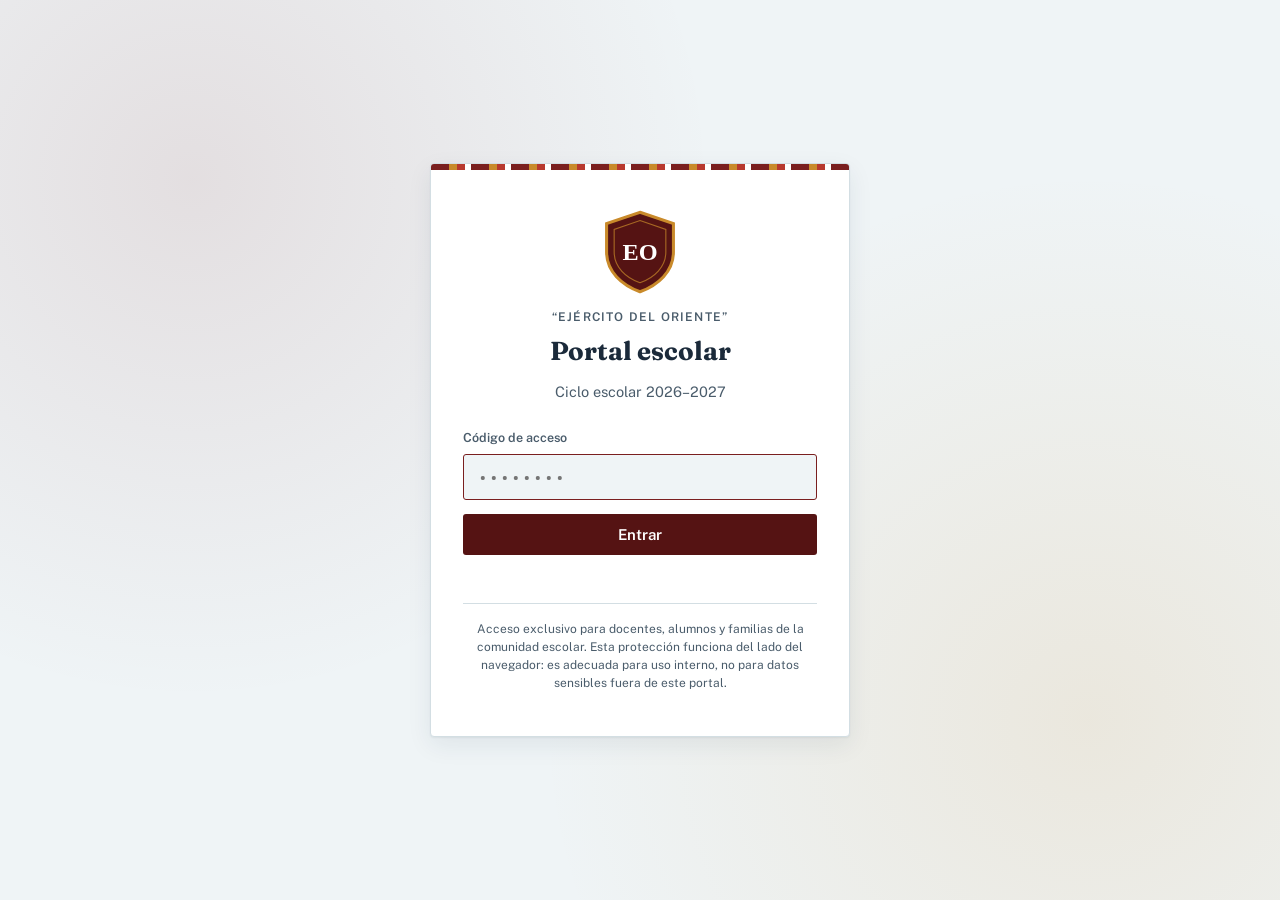
==== index.html @ d35197e5 "Portal de inicio con el diseño de Amado Nervo y datos por llenar Co-Authored-By: Claude Opus 5.5 <no" ====
<!DOCTYPE html>
<html lang="es">
<head>
<meta charset="UTF-8" />
<meta name="viewport" content="width=device-width, initial-scale=1.0" />
<title>Portal Ejército del Oriente</title>
<link rel="icon" href="data:," />
<link rel="preconnect" href="https://fonts.googleapis.com">
<link rel="preconnect" href="https://fonts.gstatic.com" crossorigin>
<link href="https://fonts.googleapis.com/css2?family=Fraunces:opsz,wght@9..144,400;9..144,500;9..144,600;9..144,700;9..144,800&family=Public+Sans:wght@400;500;600;700&family=IBM+Plex+Mono:wght@400;500;600&display=swap" rel="stylesheet">

<script>
/* =====================================================================
   CONFIGURACIÓN DE LA ESCUELA
   ---------------------------------------------------------------------
   Todo lo que se ve en el portal sale de aquí. Para actualizar la
   página solo hay que cambiar estos datos. Lo que se deje vacío ("")
   aparece como "Pendiente" en la sección "Avance de configuración".
   ===================================================================== */
window.ESCUELA = {
  nombre:        "Ejército del Oriente",   // Nombre de la escuela tal como debe aparecer
  tipo:          "",                       // Ej. "Telesecundaria", "Primaria", "Secundaria Técnica"
  cct:           "",                       // Clave de Centro de Trabajo, ej. 21ETV0000X
  turno:         "",                       // Ej. "Matutino"
  sostenimiento: "",                       // Ej. "Público (Estatal)"
  zona:          "",                       // Ej. "Rural" o "Urbana"
  localidad:     "",                       // Ej. "Xoyatla"
  municipio:     "",                       // Ej. "Tepeojuma"
  estado:        "",                       // Ej. "Puebla"
  ciclo:         "2026–2027",

  // Códigos de acceso (se escriben en mayúsculas; cámbienlos antes de compartir la página)
  codigoPortal:  "ORIENTE2026",

  // Escudo o logo: dejar "" para usar el escudo provisional, o poner el nombre del archivo
  // de imagen subido al repositorio, ej. "escudo.png"
  escudo:        "",

  // Calendario del ciclo (confirmar con el calendario oficial de su nivel y estado)
  calendario: [
    { dato: "31 ago 2026", texto: "Inicio de clases" },
    { dato: "09 jul 2027", texto: "Fin del ciclo" },
    { dato: "185",         texto: "Días efectivos de clase" },
    { dato: "SEP",         texto: "Calendario oficial" }
  ],

  // Mostrar la sección "Avance de configuración" (poner false cuando todo esté listo)
  mostrarAvance: true
};

/* Herramientas del portal.
   estado: "lista" (se puede abrir) o "pendiente" (se ve como "En preparación").
   Cuando una herramienta quede lista, se cambia su estado y se pone su archivo en "enlace". */
window.HERRAMIENTAS = [
  { etiqueta: "Examen diagnóstico", color: "azul",  titulo: "Diagnóstico académico",
    texto: "Reactivos por grado en los campos formativos NEM. Aplicación en línea y panel de resultados por grupo.",
    estado: "pendiente", enlace: "" },
  { etiqueta: "Estilos de aprendizaje", color: "verde", titulo: "Diagnóstico VAK",
    texto: "Situaciones para identificar si cada alumno aprende mejor de forma visual, auditiva o kinestésica.",
    estado: "pendiente", enlace: "" },
  { etiqueta: "Diagnóstico integral", color: "ocre", titulo: "Socioemocional, familiar y de contexto",
    texto: "Formulario integral para alumnos: socioemocional, contexto familiar, estilos de aprendizaje y académico.",
    estado: "pendiente", enlace: "" },
  { etiqueta: "Normativa", color: "azul", titulo: "Reglamento de Convivencia",
    texto: "Documento de convivencia escolar: derechos, obligaciones y protocolo ante faltas, para alumnos y familias.",
    estado: "pendiente", enlace: "" },
  { etiqueta: "EIA", color: "verde", titulo: "Ejercicios Integradores del Aprendizaje",
    texto: "Diagnóstico oficial SEP de inicio de ciclo, en pantalla: alumnos responden y el docente valora con la rúbrica.",
    estado: "pendiente", enlace: "" },
  { etiqueta: "Planeación", color: "azul", titulo: "Programa Analítico por Campos Formativos",
    texto: "Diagnóstico escolar y Programa Analítico de todos los grados del ciclo.",
    estado: "pendiente", enlace: "" },
  { etiqueta: "Planeación", color: "verde", titulo: "Programa Escolar de Mejora Continua (PEMC)",
    texto: "Los ámbitos del PEMC con las gráficas de resultados de los diagnósticos y su análisis.",
    estado: "pendiente", enlace: "" },
  { etiqueta: "Planeación", color: "ocre", titulo: "Proyecto de Integración Comunitaria (PIC)",
    texto: "Proyecto de Integración Comunitaria por grado. Documento de consulta para el colectivo.",
    estado: "pendiente", enlace: "" },
  { etiqueta: "Administración", color: "ocre", titulo: "Control Escolar",
    texto: "Inscripciones, asistencia, calificaciones, avisos, calendario, CTE y documentos de dirección.",
    estado: "pendiente", enlace: "" }
];
</script>

<style>
  :root{
    --ground: #eff4f6;
    --surface: #ffffff;
    --ink: #1b2a3a;
    --ink-soft: #4a5c6b;
    --maroon: #7a1f1f;
    --maroon-deep: #551313;
    --ochre: #c98a2a;
    --terracotta: #b8392f;
    --green: #3f7a2c;
    --line: #d3dee3;
    --btn-bg: #551313;
    --btn-ink: #ffffff;
    --cta: #551313;
    --band-a: #551313;
    --band-b: #3d0d0a;
    --shadow: 0 1px 2px rgba(23,50,74,0.06), 0 8px 24px rgba(23,50,74,0.08);
  }
  @media (prefers-color-scheme: dark){
    :root:not([data-theme="light"]){
      --ground: #101b26;
      --surface: #17232f;
      --ink: #e9eff3;
      --ink-soft: #a9bac6;
      --maroon: #e0938a;
      --maroon-deep: #f5cec7;
      --ochre: #e0ac52;
      --terracotta: #d67e64;
      --green: #8fbf78;
      --line: #2b3c4a;
      --btn-bg: #e0938a;
      --btn-ink: #2a0b0b;
      --cta: #e0938a;
      --band-a: #200c0c;
      --band-b: #1a0908;
      --shadow: 0 1px 2px rgba(0,0,0,0.3), 0 8px 28px rgba(0,0,0,0.35);
    }
  }
  :root[data-theme="dark"]{
    --ground: #101b26;
    --surface: #17232f;
    --ink: #e9eff3;
    --ink-soft: #a9bac6;
    --maroon: #e0938a;
    --maroon-deep: #f5cec7;
    --ochre: #e0ac52;
    --terracotta: #d67e64;
    --green: #8fbf78;
    --line: #2b3c4a;
    --btn-bg: #e0938a;
    --btn-ink: #2a0b0b;
    --cta: #e0938a;
    --band-a: #200c0c;
    --band-b: #1a0908;
    --shadow: 0 1px 2px rgba(0,0,0,0.3), 0 8px 28px rgba(0,0,0,0.35);
  }

  html{ font-size: 17px; }
  html, body{ margin: 0; padding: 0; }
  *{ box-sizing: border-box; }
  body{
    background: var(--ground);
    color: var(--ink);
    font-family: 'Public Sans', system-ui, -apple-system, 'Segoe UI', sans-serif;
    line-height: 1.5;
    min-height: 100vh;
  }
  h1, h2, h3{
    font-family: 'Fraunces', Georgia, 'Times New Roman', serif;
    text-wrap: balance;
    margin: 0;
    color: var(--ink);
  }
  .mono{ font-family: 'IBM Plex Mono', ui-monospace, Menlo, monospace; }
  a{ color: inherit; }

  .tile-rule{
    height: 6px;
    background: repeating-linear-gradient(
      90deg,
      var(--maroon) 0 18px,
      var(--ochre) 18px 26px,
      var(--terracotta) 26px 34px,
      var(--surface) 34px 40px
    );
  }

  /* ---------- Pantalla de código ---------- */
  #gate{
    min-height: 100vh;
    display: flex;
    align-items: center;
    justify-content: center;
    padding: 24px 16px;
    position: relative;
    overflow: hidden;
  }
  #gate::before{
    content: "";
    position: absolute;
    inset: 0;
    background-image:
      radial-gradient(circle at 15% 20%, color-mix(in srgb, var(--maroon) 10%, transparent) 0, transparent 40%),
      radial-gradient(circle at 85% 80%, color-mix(in srgb, var(--ochre) 12%, transparent) 0, transparent 42%);
    pointer-events: none;
  }
  .gate-card{
    position: relative;
    width: 100%;
    max-width: 420px;
    background: var(--surface);
    border-radius: 4px;
    box-shadow: var(--shadow);
    overflow: hidden;
    border: 1px solid var(--line);
  }
  .gate-body{ padding: 40px 32px 32px; text-align: center; }
  .crest{ width: 84px; height: 84px; margin: 0 auto 14px; display: block; object-fit: contain; }
  .gate-eyebrow{
    font-size: 12px;
    letter-spacing: 0.10em;
    text-transform: uppercase;
    color: var(--ink-soft);
    font-weight: 600;
  }
  .gate-title{ font-size: 26px; margin-top: 6px; }
  .gate-sub{ color: var(--ink-soft); font-size: 14.5px; margin-top: 10px; }

  .gate-form{ margin-top: 26px; text-align: left; }
  .gate-label{
    display: block;
    font-size: 12.5px;
    font-weight: 600;
    color: var(--ink-soft);
    margin-bottom: 7px;
  }
  #codigo{
    width: 100%;
    font-family: 'IBM Plex Mono', monospace;
    font-size: 16px;
    letter-spacing: 0.06em;
    padding: 12px 14px;
    border-radius: 3px;
    border: 1.5px solid var(--line);
    background: var(--ground);
    color: var(--ink);
    outline: none;
    transition: border-color .15s ease;
  }
  #codigo:focus{ border-color: var(--maroon); }
  #codigo.error{ border-color: var(--terracotta); }

  .gate-btn{
    width: 100%;
    margin-top: 14px;
    padding: 12px 14px;
    border: none;
    border-radius: 3px;
    background: var(--btn-bg);
    color: var(--btn-ink);
    font-family: 'Public Sans', sans-serif;
    font-weight: 600;
    font-size: 15px;
    cursor: pointer;
    transition: transform .1s ease;
  }
  .gate-btn:hover{ transform: translateY(-1px); }
  .gate-btn:active{ transform: translateY(0); }

  .gate-error{ color: var(--terracotta); font-size: 13px; margin-top: 10px; min-height: 16px; }
  .gate-note{
    font-size: 12px;
    color: var(--ink-soft);
    margin-top: 22px;
    padding-top: 16px;
    border-top: 1px solid var(--line);
    line-height: 1.5;
  }

  /* ---------- Portal ---------- */
  #portal{ display: none; }
  header.band{
    background: linear-gradient(135deg, var(--band-a) 0%, var(--band-b) 100%);
    color: #f2f6f8;
    padding: 48px 16px 40px;
    border-bottom: 3px solid var(--ochre);
    box-shadow: 0 4px 12px rgba(23,50,74,0.12);
  }
  .band-inner{ max-width: 1000px; margin: 0 auto; padding: 0 8px; }
  .band-top{ display: flex; align-items: center; gap: 20px; }
  .band-crest{ width: 60px; height: 60px; flex: none; object-fit: contain; }
  .band-eyebrow{
    font-size: 11px; letter-spacing: 0.14em; text-transform: uppercase;
    color: #e0ac52;
    font-weight: 700;
  }
  .band h1{ color: #fff; font-size: clamp(28px, 5vw, 42px); margin-top: 6px; font-weight: 700; }
  .band-meta{
    display: grid;
    grid-template-columns: repeat(auto-fit, minmax(200px, 1fr));
    gap: 14px 20px;
    margin-top: 24px;
    font-size: 13px;
    color: #e8d4b0;
  }
  .band-meta span{ display: flex; align-items: baseline; gap: 8px; }
  .band-meta b{ font-family: 'IBM Plex Mono', monospace; font-weight: 600; color: #e0ac52; }
  .band-meta b.pend{ color: #c9b48f; font-style: italic; font-weight: 500; }

  main{ max-width: 1000px; margin: 0 auto; padding: 48px 16px 70px; }
  .welcome{ max-width: 65ch; color: var(--ink-soft); font-size: 15.5px; margin: 0 0 48px; line-height: 1.7; }
  .welcome strong{ color: var(--ink); font-weight: 600; }

  .section-label{
    font-size: 11px; letter-spacing: 0.12em; text-transform: uppercase;
    font-weight: 800; color: var(--maroon);
    margin-bottom: 20px;
    padding-bottom: 10px;
    border-bottom: 2px solid var(--ochre);
    display: inline-block;
  }

  .cards{
    display: grid;
    grid-template-columns: repeat(auto-fit, minmax(min(280px, 100%), 1fr));
    gap: 20px;
    margin-bottom: 56px;
  }
  .pcard{
    background: var(--surface);
    border: 1px solid var(--line);
    border-radius: 6px;
    padding: 28px;
    display: flex;
    flex-direction: column;
    gap: 12px;
    text-decoration: none;
    box-shadow: var(--shadow);
    transition: all .2s ease;
    position: relative;
    overflow: hidden;
  }
  .pcard::before{
    content: '';
    position: absolute;
    top: 0; left: 0; right: 0;
    height: 4px;
    background: linear-gradient(90deg, var(--ochre), var(--terracotta));
    opacity: 0;
    transition: opacity .2s ease;
  }
  a.pcard:hover{
    transform: translateY(-4px);
    border-color: var(--ochre);
    box-shadow: 0 8px 24px rgba(23,50,74,0.15);
  }
  a.pcard:hover::before{ opacity: 1; }
  .pcard-tag{
    font-size: 10px; font-weight: 800; letter-spacing: 0.1em; text-transform: uppercase;
    padding: 5px 10px; border-radius: 3px;
    width: fit-content;
  }
  .tag-azul{ background: color-mix(in srgb, var(--maroon) 12%, transparent); color: var(--maroon); }
  .tag-verde{ background: color-mix(in srgb, var(--green) 14%, transparent); color: var(--green); }
  .tag-ocre{ background: color-mix(in srgb, var(--ochre) 14%, transparent); color: var(--ochre); }
  .pcard h3{ font-size: 20px; font-weight: 700; margin: 0; }
  .pcard p{ margin: 0; font-size: 14px; color: var(--ink-soft); line-height: 1.6; }
  .pcard-cta{
    margin-top: auto;
    font-size: 13px;
    font-weight: 700;
    color: var(--cta);
    display: inline-flex;
    align-items: center;
    gap: 6px;
  }
  .pcard.disabled{ opacity: 0.55; cursor: default; }
  .pcard.disabled .pcard-cta{ color: var(--ink-soft); font-weight: 600; }

  .calendar-strip{
    background: var(--surface);
    border: 1px solid var(--line);
    border-radius: 6px;
    padding: 32px;
    display: grid;
    grid-template-columns: repeat(auto-fit, minmax(160px, 1fr));
    gap: 24px;
    margin-bottom: 56px;
    box-shadow: var(--shadow);
  }
  .stat b{
    display: block;
    font-family: 'Fraunces', serif;
    font-size: 26px;
    font-weight: 700;
    color: var(--ochre);
    margin-bottom: 6px;
  }
  .stat span{ font-size: 13px; color: var(--ink-soft); font-weight: 500; }

  /* ---------- Avance de configuración ---------- */
  .avance{
    background: var(--surface);
    border: 1px dashed var(--ochre);
    border-radius: 6px;
    padding: 24px 28px;
    margin-bottom: 56px;
  }
  .avance-top{ display: flex; flex-wrap: wrap; align-items: baseline; justify-content: space-between; gap: 8px 16px; }
  .avance h2{ font-size: 20px; }
  .avance-pct{ font-family: 'IBM Plex Mono', monospace; font-size: 14px; color: var(--ink-soft); }
  .barra{ height: 8px; background: var(--ground); border-radius: 99px; margin: 14px 0 18px; overflow: hidden; }
  .barra > div{ height: 100%; background: linear-gradient(90deg, var(--ochre), var(--terracotta)); border-radius: 99px; }
  .avance ul{ list-style: none; margin: 0; padding: 0; display: grid; grid-template-columns: repeat(auto-fit, minmax(min(240px, 100%), 1fr)); gap: 8px 20px; }
  .avance li{ font-size: 14px; display: flex; align-items: baseline; gap: 10px; }
  .chip{ font-size: 10px; font-weight: 800; letter-spacing: 0.08em; text-transform: uppercase; padding: 3px 8px; border-radius: 3px; flex: none; }
  .chip.ok{ background: color-mix(in srgb, var(--green) 16%, transparent); color: var(--green); }
  .chip.no{ background: color-mix(in srgb, var(--terracotta) 14%, transparent); color: var(--terracotta); }
  .avance p{ font-size: 13px; color: var(--ink-soft); margin: 16px 0 0; }

  footer{ max-width: 1000px; margin: 0 auto; padding: 0 16px 60px; font-size: 12.5px; color: var(--ink-soft); }
  footer .foot-note{ border-top: 1px solid var(--line); padding-top: 24px; line-height: 1.7; }

  @media (max-width: 520px){
    .gate-body{ padding: 32px 22px 26px; }
    .pcard{ padding: 22px; }
    .calendar-strip{ padding: 24px; }
    .avance{ padding: 20px; }
  }
  @media (prefers-reduced-motion: reduce){
    *{ transition: none !important; }
  }
</style>
</head>
<body>
<div id="gate">
  <div class="gate-card">
    <div class="tile-rule"></div>
    <div class="gate-body">
      <img class="crest js-escudo" src="" alt="Escudo de la escuela" />
      <div class="gate-eyebrow js-nombre-corto"></div>
      <h1 class="gate-title">Portal escolar</h1>
      <p class="gate-sub js-subtitulo"></p>

      <form class="gate-form" id="gate-form">
        <label class="gate-label" for="codigo">Código de acceso</label>
        <input id="codigo" class="mono" type="password" inputmode="text" autocomplete="off" placeholder="••••••••" autofocus />
        <button class="gate-btn" type="submit">Entrar</button>
        <div class="gate-error" id="gate-error" role="alert"></div>
      </form>

      <p class="gate-note">Acceso exclusivo para docentes, alumnos y familias de la comunidad escolar. Esta protección funciona del lado del navegador: es adecuada para uso interno, no para datos sensibles fuera de este portal.</p>
    </div>
  </div>
</div>

<div id="portal">
  <header class="band">
    <div class="band-inner">
      <div class="band-top">
        <img class="band-crest js-escudo" src="" alt="Escudo de la escuela" />
        <div>
          <div class="band-eyebrow">Portal administrativo</div>
          <h1 class="js-nombre-largo"></h1>
        </div>
      </div>
      <div class="band-meta" id="band-meta"></div>
    </div>
  </header>
  <div class="tile-rule"></div>

  <main>
    <p class="welcome" id="welcome"></p>

    <div id="avance-wrap"></div>

    <div class="section-label">Herramientas del ciclo</div>
    <div class="cards" id="cards"></div>

    <div class="section-label">Calendario del ciclo</div>
    <div class="calendar-strip" id="calendario"></div>
  </main>

  <footer>
    <div class="foot-note">Portal de uso interno de la comunidad escolar &middot; el código de acceso protege esta página en el navegador, no sustituye el resguardo de información sensible fuera de la escuela.</div>
  </footer>
</div>

<script>
(function(){
  var E = window.ESCUELA, H = window.HERRAMIENTAS;

  function esc(t){ return String(t == null ? "" : t).replace(/[&<>"]/g, function(c){ return {"&":"&amp;","<":"&lt;",">":"&gt;",'"':"&quot;"}[c]; }); }
  function lleno(v){ return v != null && String(v).trim() !== ""; }

  /* Escudo provisional: un emblema genérico con las iniciales de la escuela */
  function iniciales(n){
    var omit = { de:1, del:1, la:1, las:1, los:1, el:1, y:1 };
    return n.split(/\s+/).filter(function(p){ return p && !omit[p.toLowerCase()]; })
            .map(function(p){ return p[0].toUpperCase(); }).slice(0, 3).join("");
  }
  function escudoProvisional(){
    var ini = esc(iniciales(E.nombre || "E"));
    var svg = '<svg xmlns="http://www.w3.org/2000/svg" viewBox="0 0 100 112">' +
      '<path d="M50 3 L94 18 V56 C94 82 74 100 50 109 C26 100 6 82 6 56 V18 Z" fill="#551313" stroke="#c98a2a" stroke-width="4"/>' +
      '<path d="M50 14 L84 26 V56 C84 76 69 90 50 97 C31 90 16 76 16 56 V26 Z" fill="none" stroke="#c98a2a" stroke-width="1.5" opacity=".7"/>' +
      '<text x="50" y="66" text-anchor="middle" font-family="Georgia, serif" font-weight="700" font-size="' + (ini.length > 2 ? 26 : 32) + '" fill="#ffffff">' + ini + '</text>' +
      '</svg>';
    return "data:image/svg+xml;charset=utf-8," + encodeURIComponent(svg);
  }
  var srcEscudo = lleno(E.escudo) ? E.escudo : escudoProvisional();
  document.querySelectorAll(".js-escudo").forEach(function(img){
    img.src = srcEscudo;
    img.alt = "Escudo de la escuela " + E.nombre;
  });

  var tipo = lleno(E.tipo) ? E.tipo + " " : "";
  var nombreLargo = tipo + "“" + E.nombre + "”";
  document.title = "Portal " + E.nombre;
  document.querySelectorAll(".js-nombre-corto, .js-nombre-largo").forEach(function(el){ el.textContent = nombreLargo; });

  var lugar = [E.localidad, E.municipio, E.estado].filter(lleno).join(", ");
  document.querySelector(".js-subtitulo").innerHTML =
    "Ciclo escolar " + esc(E.ciclo) + (lugar ? " &middot; " + esc(lugar) : "");

  /* Datos de la franja superior */
  var meta = [["CCT", E.cct], ["Turno", E.turno], ["Sostenimiento", E.sostenimiento], ["Zona", E.zona]];
  document.getElementById("band-meta").innerHTML = meta.map(function(m){
    return "<span>" + m[0] + " " + (lleno(m[1]) ? "<b>" + esc(m[1]) + "</b>" : '<b class="pend">por definir</b>') + "</span>";
  }).join("");

  document.getElementById("welcome").innerHTML =
    "Bienvenido al espacio de trabajo de la escuela. Aquí se irán reuniendo las herramientas del ciclo <strong>" + esc(E.ciclo) +
    "</strong> para aplicar diagnósticos, revisar resultados por grupo y consultar la planeación. Las herramientas marcadas como <strong>En preparación</strong> se habilitarán conforme se configuren.";

  /* Tarjetas */
  document.getElementById("cards").innerHTML = H.map(function(h){
    var lista = h.estado === "lista" && lleno(h.enlace);
    var cuerpo =
      '<span class="pcard-tag tag-' + esc(h.color) + '">' + esc(h.etiqueta) + '</span>' +
      '<h3>' + esc(h.titulo) + '</h3>' +
      '<p>' + esc(h.texto) + '</p>' +
      '<span class="pcard-cta">' + (lista ? "Abrir herramienta →" : "En preparación") + '</span>';
    return lista
      ? '<a class="pcard" href="' + esc(h.enlace) + '" target="_blank" rel="noopener">' + cuerpo + '</a>'
      : '<div class="pcard disabled" aria-disabled="true">' + cuerpo + '</div>';
  }).join("");

  /* Calendario */
  document.getElementById("calendario").innerHTML = E.calendario.map(function(c){
    return '<div class="stat"><b>' + esc(c.dato) + '</b><span>' + esc(c.texto) + '</span></div>';
  }).join("");

  /* Avance de configuración */
  if (E.mostrarAvance){
    var pasos = [
      ["Nombre de la escuela", lleno(E.nombre)],
      ["Tipo / nivel educativo", lleno(E.tipo)],
      ["Clave CCT", lleno(E.cct)],
      ["Turno", lleno(E.turno)],
      ["Sostenimiento", lleno(E.sostenimiento)],
      ["Zona", lleno(E.zona)],
      ["Localidad, municipio y estado", lleno(E.localidad) && lleno(E.municipio) && lleno(E.estado)],
      ["Escudo o logo propio", lleno(E.escudo)],
      ["Código de acceso propio", E.codigoPortal !== "ORIENTE2026"]
    ];
    H.forEach(function(h){ pasos.push([h.titulo, h.estado === "lista" && lleno(h.enlace)]); });
    var hechos = pasos.filter(function(p){ return p[1]; }).length;
    var pct = Math.round(hechos * 100 / pasos.length);
    document.getElementById("avance-wrap").innerHTML =
      '<section class="avance" aria-label="Avance de configuración">' +
        '<div class="avance-top"><h2>Avance de configuración</h2><span class="avance-pct">' + hechos + ' de ' + pasos.length + ' &middot; ' + pct + '%</span></div>' +
        '<div class="barra"><div style="width:' + pct + '%"></div></div>' +
        '<ul>' + pasos.map(function(p){
          return '<li><span class="chip ' + (p[1] ? 'ok">Listo' : 'no">Pendiente') + '</span>' + esc(p[0]) + '</li>';
        }).join("") + '</ul>' +
        '<p>Esta sección es temporal: muestra lo que falta por llenar y se puede ocultar cuando el portal esté completo.</p>' +
      '</section>';
  }

  /* Acceso con código */
  var gate = document.getElementById("gate");
  var portal = document.getElementById("portal");
  var input = document.getElementById("codigo");
  var error = document.getElementById("gate-error");
  var LLAVE = "edo_portal_ok";

  function mostrarPortal(){ gate.style.display = "none"; portal.style.display = "block"; }

  try { if (sessionStorage.getItem(LLAVE) === "1") mostrarPortal(); } catch(e){}

  document.getElementById("gate-form").addEventListener("submit", function(ev){
    ev.preventDefault();
    var val = (input.value || "").trim().toUpperCase();
    if (val === String(E.codigoPortal).toUpperCase()){
      error.textContent = "";
      input.classList.remove("error");
      try { sessionStorage.setItem(LLAVE, "1"); } catch(e){}
      mostrarPortal();
    } else {
      input.classList.add("error");
      error.textContent = "Código incorrecto. Verifica con la dirección de la escuela.";
      input.value = "";
      input.focus();
    }
  });
})();
</script>
</body>
</html>
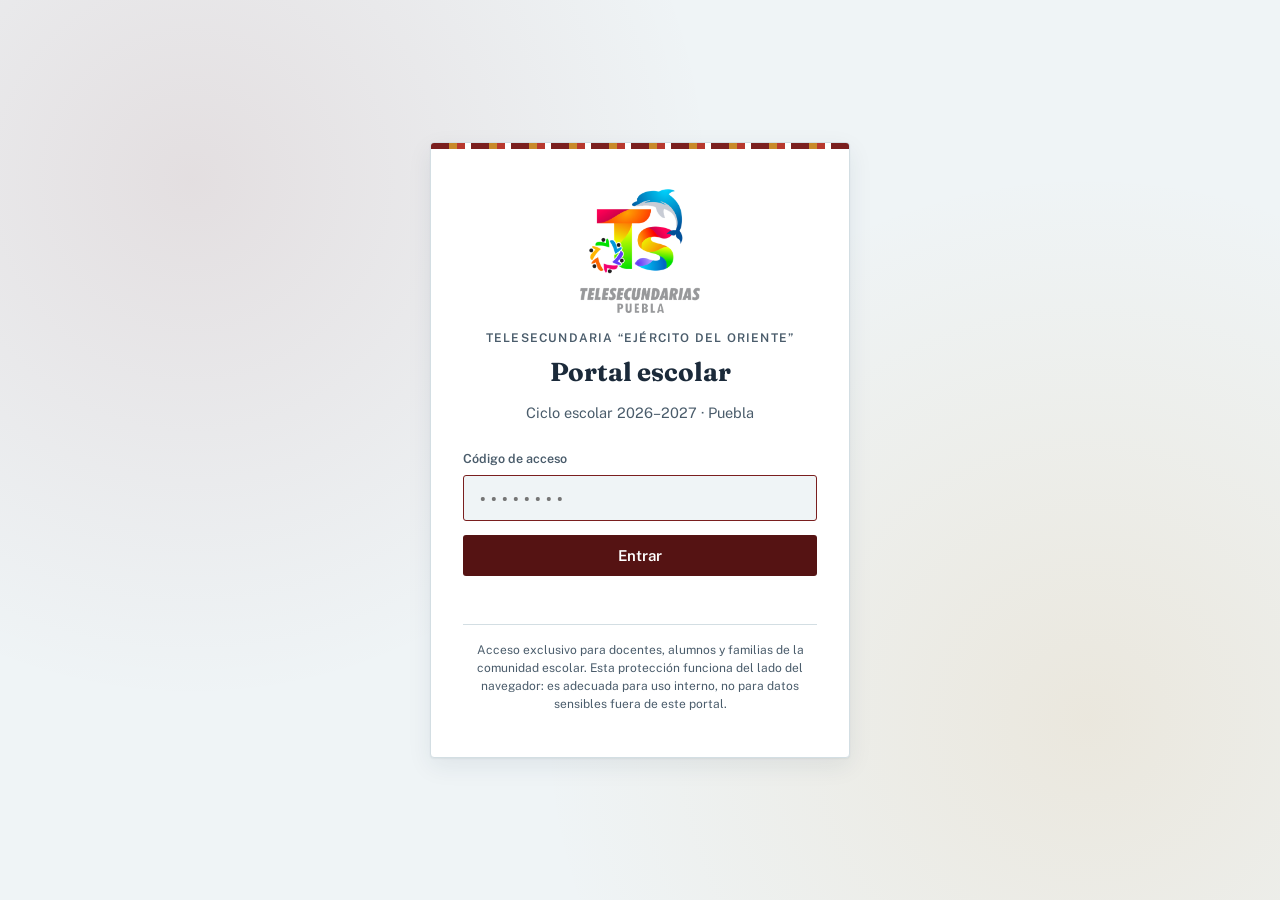
==== commit 2836fb5f: "Guardado directo en la hoja de Google de la escuela, configuración paso a paso y logo Co-Authored-By" ====
--- a/index.html
+++ b/index.html
@@ -3,427 +3,22 @@
 <head>
 <meta charset="UTF-8" />
 <meta name="viewport" content="width=device-width, initial-scale=1.0" />
-<title>Portal Ejército del Oriente</title>
-<link rel="icon" href="data:," />
+<title>Portal escolar</title>
+<link rel="icon" href="escudo.png" />
 <link rel="preconnect" href="https://fonts.googleapis.com">
 <link rel="preconnect" href="https://fonts.gstatic.com" crossorigin>
 <link href="https://fonts.googleapis.com/css2?family=Fraunces:opsz,wght@9..144,400;9..144,500;9..144,600;9..144,700;9..144,800&family=Public+Sans:wght@400;500;600;700&family=IBM+Plex+Mono:wght@400;500;600&display=swap" rel="stylesheet">
-
-<script>
-/* =====================================================================
-   CONFIGURACIÓN DE LA ESCUELA
-   ---------------------------------------------------------------------
-   Todo lo que se ve en el portal sale de aquí. Para actualizar la
-   página solo hay que cambiar estos datos. Lo que se deje vacío ("")
-   aparece como "Pendiente" en la sección "Avance de configuración".
-   ===================================================================== */
-window.ESCUELA = {
-  nombre:        "Ejército del Oriente",   // Nombre de la escuela tal como debe aparecer
-  tipo:          "",                       // Ej. "Telesecundaria", "Primaria", "Secundaria Técnica"
-  cct:           "",                       // Clave de Centro de Trabajo, ej. 21ETV0000X
-  turno:         "",                       // Ej. "Matutino"
-  sostenimiento: "",                       // Ej. "Público (Estatal)"
-  zona:          "",                       // Ej. "Rural" o "Urbana"
-  localidad:     "",                       // Ej. "Xoyatla"
-  municipio:     "",                       // Ej. "Tepeojuma"
-  estado:        "",                       // Ej. "Puebla"
-  ciclo:         "2026–2027",
-
-  // Códigos de acceso (se escriben en mayúsculas; cámbienlos antes de compartir la página)
-  codigoPortal:  "ORIENTE2026",
-
-  // Escudo o logo: dejar "" para usar el escudo provisional, o poner el nombre del archivo
-  // de imagen subido al repositorio, ej. "escudo.png"
-  escudo:        "",
-
-  // Calendario del ciclo (confirmar con el calendario oficial de su nivel y estado)
-  calendario: [
-    { dato: "31 ago 2026", texto: "Inicio de clases" },
-    { dato: "09 jul 2027", texto: "Fin del ciclo" },
-    { dato: "185",         texto: "Días efectivos de clase" },
-    { dato: "SEP",         texto: "Calendario oficial" }
-  ],
-
-  // Mostrar la sección "Avance de configuración" (poner false cuando todo esté listo)
-  mostrarAvance: true
-};
-
-/* Herramientas del portal.
-   estado: "lista" (se puede abrir) o "pendiente" (se ve como "En preparación").
-   Cuando una herramienta quede lista, se cambia su estado y se pone su archivo en "enlace". */
-window.HERRAMIENTAS = [
-  { etiqueta: "Examen diagnóstico", color: "azul",  titulo: "Diagnóstico académico",
-    texto: "Reactivos por grado en los campos formativos NEM. Aplicación en línea y panel de resultados por grupo.",
-    estado: "pendiente", enlace: "" },
-  { etiqueta: "Estilos de aprendizaje", color: "verde", titulo: "Diagnóstico VAK",
-    texto: "Situaciones para identificar si cada alumno aprende mejor de forma visual, auditiva o kinestésica.",
-    estado: "pendiente", enlace: "" },
-  { etiqueta: "Diagnóstico integral", color: "ocre", titulo: "Socioemocional, familiar y de contexto",
-    texto: "Formulario integral para alumnos: socioemocional, contexto familiar, estilos de aprendizaje y académico.",
-    estado: "pendiente", enlace: "" },
-  { etiqueta: "Normativa", color: "azul", titulo: "Reglamento de Convivencia",
-    texto: "Documento de convivencia escolar: derechos, obligaciones y protocolo ante faltas, para alumnos y familias.",
-    estado: "pendiente", enlace: "" },
-  { etiqueta: "EIA", color: "verde", titulo: "Ejercicios Integradores del Aprendizaje",
-    texto: "Diagnóstico oficial SEP de inicio de ciclo, en pantalla: alumnos responden y el docente valora con la rúbrica.",
-    estado: "pendiente", enlace: "" },
-  { etiqueta: "Planeación", color: "azul", titulo: "Programa Analítico por Campos Formativos",
-    texto: "Diagnóstico escolar y Programa Analítico de todos los grados del ciclo.",
-    estado: "pendiente", enlace: "" },
-  { etiqueta: "Planeación", color: "verde", titulo: "Programa Escolar de Mejora Continua (PEMC)",
-    texto: "Los ámbitos del PEMC con las gráficas de resultados de los diagnósticos y su análisis.",
-    estado: "pendiente", enlace: "" },
-  { etiqueta: "Planeación", color: "ocre", titulo: "Proyecto de Integración Comunitaria (PIC)",
-    texto: "Proyecto de Integración Comunitaria por grado. Documento de consulta para el colectivo.",
-    estado: "pendiente", enlace: "" },
-  { etiqueta: "Administración", color: "ocre", titulo: "Control Escolar",
-    texto: "Inscripciones, asistencia, calificaciones, avisos, calendario, CTE y documentos de dirección.",
-    estado: "pendiente", enlace: "" }
-];
-</script>
-
-<style>
-  :root{
-    --ground: #eff4f6;
-    --surface: #ffffff;
-    --ink: #1b2a3a;
-    --ink-soft: #4a5c6b;
-    --maroon: #7a1f1f;
-    --maroon-deep: #551313;
-    --ochre: #c98a2a;
-    --terracotta: #b8392f;
-    --green: #3f7a2c;
-    --line: #d3dee3;
-    --btn-bg: #551313;
-    --btn-ink: #ffffff;
-    --cta: #551313;
-    --band-a: #551313;
-    --band-b: #3d0d0a;
-    --shadow: 0 1px 2px rgba(23,50,74,0.06), 0 8px 24px rgba(23,50,74,0.08);
-  }
-  @media (prefers-color-scheme: dark){
-    :root:not([data-theme="light"]){
-      --ground: #101b26;
-      --surface: #17232f;
-      --ink: #e9eff3;
-      --ink-soft: #a9bac6;
-      --maroon: #e0938a;
-      --maroon-deep: #f5cec7;
-      --ochre: #e0ac52;
-      --terracotta: #d67e64;
-      --green: #8fbf78;
-      --line: #2b3c4a;
-      --btn-bg: #e0938a;
-      --btn-ink: #2a0b0b;
-      --cta: #e0938a;
-      --band-a: #200c0c;
-      --band-b: #1a0908;
-      --shadow: 0 1px 2px rgba(0,0,0,0.3), 0 8px 28px rgba(0,0,0,0.35);
-    }
-  }
-  :root[data-theme="dark"]{
-    --ground: #101b26;
-    --surface: #17232f;
-    --ink: #e9eff3;
-    --ink-soft: #a9bac6;
-    --maroon: #e0938a;
-    --maroon-deep: #f5cec7;
-    --ochre: #e0ac52;
-    --terracotta: #d67e64;
-    --green: #8fbf78;
-    --line: #2b3c4a;
-    --btn-bg: #e0938a;
-    --btn-ink: #2a0b0b;
-    --cta: #e0938a;
-    --band-a: #200c0c;
-    --band-b: #1a0908;
-    --shadow: 0 1px 2px rgba(0,0,0,0.3), 0 8px 28px rgba(0,0,0,0.35);
-  }
-
-  html{ font-size: 17px; }
-  html, body{ margin: 0; padding: 0; }
-  *{ box-sizing: border-box; }
-  body{
-    background: var(--ground);
-    color: var(--ink);
-    font-family: 'Public Sans', system-ui, -apple-system, 'Segoe UI', sans-serif;
-    line-height: 1.5;
-    min-height: 100vh;
-  }
-  h1, h2, h3{
-    font-family: 'Fraunces', Georgia, 'Times New Roman', serif;
-    text-wrap: balance;
-    margin: 0;
-    color: var(--ink);
-  }
-  .mono{ font-family: 'IBM Plex Mono', ui-monospace, Menlo, monospace; }
-  a{ color: inherit; }
-
-  .tile-rule{
-    height: 6px;
-    background: repeating-linear-gradient(
-      90deg,
-      var(--maroon) 0 18px,
-      var(--ochre) 18px 26px,
-      var(--terracotta) 26px 34px,
-      var(--surface) 34px 40px
-    );
-  }
-
-  /* ---------- Pantalla de código ---------- */
-  #gate{
-    min-height: 100vh;
-    display: flex;
-    align-items: center;
-    justify-content: center;
-    padding: 24px 16px;
-    position: relative;
-    overflow: hidden;
-  }
-  #gate::before{
-    content: "";
-    position: absolute;
-    inset: 0;
-    background-image:
-      radial-gradient(circle at 15% 20%, color-mix(in srgb, var(--maroon) 10%, transparent) 0, transparent 40%),
-      radial-gradient(circle at 85% 80%, color-mix(in srgb, var(--ochre) 12%, transparent) 0, transparent 42%);
-    pointer-events: none;
-  }
-  .gate-card{
-    position: relative;
-    width: 100%;
-    max-width: 420px;
-    background: var(--surface);
-    border-radius: 4px;
-    box-shadow: var(--shadow);
-    overflow: hidden;
-    border: 1px solid var(--line);
-  }
-  .gate-body{ padding: 40px 32px 32px; text-align: center; }
-  .crest{ width: 84px; height: 84px; margin: 0 auto 14px; display: block; object-fit: contain; }
-  .gate-eyebrow{
-    font-size: 12px;
-    letter-spacing: 0.10em;
-    text-transform: uppercase;
-    color: var(--ink-soft);
-    font-weight: 600;
-  }
-  .gate-title{ font-size: 26px; margin-top: 6px; }
-  .gate-sub{ color: var(--ink-soft); font-size: 14.5px; margin-top: 10px; }
-
-  .gate-form{ margin-top: 26px; text-align: left; }
-  .gate-label{
-    display: block;
-    font-size: 12.5px;
-    font-weight: 600;
-    color: var(--ink-soft);
-    margin-bottom: 7px;
-  }
-  #codigo{
-    width: 100%;
-    font-family: 'IBM Plex Mono', monospace;
-    font-size: 16px;
-    letter-spacing: 0.06em;
-    padding: 12px 14px;
-    border-radius: 3px;
-    border: 1.5px solid var(--line);
-    background: var(--ground);
-    color: var(--ink);
-    outline: none;
-    transition: border-color .15s ease;
-  }
-  #codigo:focus{ border-color: var(--maroon); }
-  #codigo.error{ border-color: var(--terracotta); }
-
-  .gate-btn{
-    width: 100%;
-    margin-top: 14px;
-    padding: 12px 14px;
-    border: none;
-    border-radius: 3px;
-    background: var(--btn-bg);
-    color: var(--btn-ink);
-    font-family: 'Public Sans', sans-serif;
-    font-weight: 600;
-    font-size: 15px;
-    cursor: pointer;
-    transition: transform .1s ease;
-  }
-  .gate-btn:hover{ transform: translateY(-1px); }
-  .gate-btn:active{ transform: translateY(0); }
-
-  .gate-error{ color: var(--terracotta); font-size: 13px; margin-top: 10px; min-height: 16px; }
-  .gate-note{
-    font-size: 12px;
-    color: var(--ink-soft);
-    margin-top: 22px;
-    padding-top: 16px;
-    border-top: 1px solid var(--line);
-    line-height: 1.5;
-  }
-
-  /* ---------- Portal ---------- */
-  #portal{ display: none; }
-  header.band{
-    background: linear-gradient(135deg, var(--band-a) 0%, var(--band-b) 100%);
-    color: #f2f6f8;
-    padding: 48px 16px 40px;
-    border-bottom: 3px solid var(--ochre);
-    box-shadow: 0 4px 12px rgba(23,50,74,0.12);
-  }
-  .band-inner{ max-width: 1000px; margin: 0 auto; padding: 0 8px; }
-  .band-top{ display: flex; align-items: center; gap: 20px; }
-  .band-crest{ width: 60px; height: 60px; flex: none; object-fit: contain; }
-  .band-eyebrow{
-    font-size: 11px; letter-spacing: 0.14em; text-transform: uppercase;
-    color: #e0ac52;
-    font-weight: 700;
-  }
-  .band h1{ color: #fff; font-size: clamp(28px, 5vw, 42px); margin-top: 6px; font-weight: 700; }
-  .band-meta{
-    display: grid;
-    grid-template-columns: repeat(auto-fit, minmax(200px, 1fr));
-    gap: 14px 20px;
-    margin-top: 24px;
-    font-size: 13px;
-    color: #e8d4b0;
-  }
-  .band-meta span{ display: flex; align-items: baseline; gap: 8px; }
-  .band-meta b{ font-family: 'IBM Plex Mono', monospace; font-weight: 600; color: #e0ac52; }
-  .band-meta b.pend{ color: #c9b48f; font-style: italic; font-weight: 500; }
-
-  main{ max-width: 1000px; margin: 0 auto; padding: 48px 16px 70px; }
-  .welcome{ max-width: 65ch; color: var(--ink-soft); font-size: 15.5px; margin: 0 0 48px; line-height: 1.7; }
-  .welcome strong{ color: var(--ink); font-weight: 600; }
-
-  .section-label{
-    font-size: 11px; letter-spacing: 0.12em; text-transform: uppercase;
-    font-weight: 800; color: var(--maroon);
-    margin-bottom: 20px;
-    padding-bottom: 10px;
-    border-bottom: 2px solid var(--ochre);
-    display: inline-block;
-  }
-
-  .cards{
-    display: grid;
-    grid-template-columns: repeat(auto-fit, minmax(min(280px, 100%), 1fr));
-    gap: 20px;
-    margin-bottom: 56px;
-  }
-  .pcard{
-    background: var(--surface);
-    border: 1px solid var(--line);
-    border-radius: 6px;
-    padding: 28px;
-    display: flex;
-    flex-direction: column;
-    gap: 12px;
-    text-decoration: none;
-    box-shadow: var(--shadow);
-    transition: all .2s ease;
-    position: relative;
-    overflow: hidden;
-  }
-  .pcard::before{
-    content: '';
-    position: absolute;
-    top: 0; left: 0; right: 0;
-    height: 4px;
-    background: linear-gradient(90deg, var(--ochre), var(--terracotta));
-    opacity: 0;
-    transition: opacity .2s ease;
-  }
-  a.pcard:hover{
-    transform: translateY(-4px);
-    border-color: var(--ochre);
-    box-shadow: 0 8px 24px rgba(23,50,74,0.15);
-  }
-  a.pcard:hover::before{ opacity: 1; }
-  .pcard-tag{
-    font-size: 10px; font-weight: 800; letter-spacing: 0.1em; text-transform: uppercase;
-    padding: 5px 10px; border-radius: 3px;
-    width: fit-content;
-  }
-  .tag-azul{ background: color-mix(in srgb, var(--maroon) 12%, transparent); color: var(--maroon); }
-  .tag-verde{ background: color-mix(in srgb, var(--green) 14%, transparent); color: var(--green); }
-  .tag-ocre{ background: color-mix(in srgb, var(--ochre) 14%, transparent); color: var(--ochre); }
-  .pcard h3{ font-size: 20px; font-weight: 700; margin: 0; }
-  .pcard p{ margin: 0; font-size: 14px; color: var(--ink-soft); line-height: 1.6; }
-  .pcard-cta{
-    margin-top: auto;
-    font-size: 13px;
-    font-weight: 700;
-    color: var(--cta);
-    display: inline-flex;
-    align-items: center;
-    gap: 6px;
-  }
-  .pcard.disabled{ opacity: 0.55; cursor: default; }
-  .pcard.disabled .pcard-cta{ color: var(--ink-soft); font-weight: 600; }
-
-  .calendar-strip{
-    background: var(--surface);
-    border: 1px solid var(--line);
-    border-radius: 6px;
-    padding: 32px;
-    display: grid;
-    grid-template-columns: repeat(auto-fit, minmax(160px, 1fr));
-    gap: 24px;
-    margin-bottom: 56px;
-    box-shadow: var(--shadow);
-  }
-  .stat b{
-    display: block;
-    font-family: 'Fraunces', serif;
-    font-size: 26px;
-    font-weight: 700;
-    color: var(--ochre);
-    margin-bottom: 6px;
-  }
-  .stat span{ font-size: 13px; color: var(--ink-soft); font-weight: 500; }
-
-  /* ---------- Avance de configuración ---------- */
-  .avance{
-    background: var(--surface);
-    border: 1px dashed var(--ochre);
-    border-radius: 6px;
-    padding: 24px 28px;
-    margin-bottom: 56px;
-  }
-  .avance-top{ display: flex; flex-wrap: wrap; align-items: baseline; justify-content: space-between; gap: 8px 16px; }
-  .avance h2{ font-size: 20px; }
-  .avance-pct{ font-family: 'IBM Plex Mono', monospace; font-size: 14px; color: var(--ink-soft); }
-  .barra{ height: 8px; background: var(--ground); border-radius: 99px; margin: 14px 0 18px; overflow: hidden; }
-  .barra > div{ height: 100%; background: linear-gradient(90deg, var(--ochre), var(--terracotta)); border-radius: 99px; }
-  .avance ul{ list-style: none; margin: 0; padding: 0; display: grid; grid-template-columns: repeat(auto-fit, minmax(min(240px, 100%), 1fr)); gap: 8px 20px; }
-  .avance li{ font-size: 14px; display: flex; align-items: baseline; gap: 10px; }
-  .chip{ font-size: 10px; font-weight: 800; letter-spacing: 0.08em; text-transform: uppercase; padding: 3px 8px; border-radius: 3px; flex: none; }
-  .chip.ok{ background: color-mix(in srgb, var(--green) 16%, transparent); color: var(--green); }
-  .chip.no{ background: color-mix(in srgb, var(--terracotta) 14%, transparent); color: var(--terracotta); }
-  .avance p{ font-size: 13px; color: var(--ink-soft); margin: 16px 0 0; }
-
-  footer{ max-width: 1000px; margin: 0 auto; padding: 0 16px 60px; font-size: 12.5px; color: var(--ink-soft); }
-  footer .foot-note{ border-top: 1px solid var(--line); padding-top: 24px; line-height: 1.7; }
-
-  @media (max-width: 520px){
-    .gate-body{ padding: 32px 22px 26px; }
-    .pcard{ padding: 22px; }
-    .calendar-strip{ padding: 24px; }
-    .avance{ padding: 20px; }
-  }
-  @media (prefers-reduced-motion: reduce){
-    *{ transition: none !important; }
-  }
-</style>
+<link rel="stylesheet" href="estilos.css" />
+<script src="config.js"></script>
+<script src="datos.js"></script>
 </head>
 <body>
 <div id="gate">
   <div class="gate-card">
     <div class="tile-rule"></div>
     <div class="gate-body">
-      <img class="crest js-escudo" src="" alt="Escudo de la escuela" />
-      <div class="gate-eyebrow js-nombre-corto"></div>
+      <img class="crest" src="escudo.png" alt="Logo de Telesecundarias Puebla" />
+      <div class="gate-eyebrow js-nombre"></div>
       <h1 class="gate-title">Portal escolar</h1>
       <p class="gate-sub js-subtitulo"></p>
 
@@ -443,10 +38,10 @@
   <header class="band">
     <div class="band-inner">
       <div class="band-top">
-        <img class="band-crest js-escudo" src="" alt="Escudo de la escuela" />
+        <img class="band-crest" src="escudo.png" alt="Logo de Telesecundarias Puebla" />
         <div>
           <div class="band-eyebrow">Portal administrativo</div>
-          <h1 class="js-nombre-largo"></h1>
+          <h1 class="js-nombre"></h1>
         </div>
       </div>
       <div class="band-meta" id="band-meta"></div>
@@ -456,7 +51,9 @@
 
   <main>
     <p class="welcome" id="welcome"></p>
-
+    <p class="estado-hoja" id="estado-hoja"></p>
+
+    <div id="avisos-wrap"></div>
     <div id="avance-wrap"></div>
 
     <div class="section-label">Herramientas del ciclo</div>
@@ -464,103 +61,137 @@
 
     <div class="section-label">Calendario del ciclo</div>
     <div class="calendar-strip" id="calendario"></div>
+    <div id="fechas-wrap"></div>
+
+    <div id="equipo-wrap"></div>
   </main>
 
   <footer>
-    <div class="foot-note">Portal de uso interno de la comunidad escolar &middot; el código de acceso protege esta página en el navegador, no sustituye el resguardo de información sensible fuera de la escuela.</div>
+    <div class="foot-note">Portal de uso interno de la comunidad escolar &middot; el código de acceso protege esta página en el navegador, no sustituye el resguardo de información sensible fuera de la escuela. &middot; <a href="configuracion.html">Configuración (dirección)</a></div>
   </footer>
 </div>
 
 <script>
 (function(){
-  var E = window.ESCUELA, H = window.HERRAMIENTAS;
-
+  var MESES = ["ene","feb","mar","abr","may","jun","jul","ago","sep","oct","nov","dic"];
   function esc(t){ return String(t == null ? "" : t).replace(/[&<>"]/g, function(c){ return {"&":"&amp;","<":"&lt;",">":"&gt;",'"':"&quot;"}[c]; }); }
   function lleno(v){ return v != null && String(v).trim() !== ""; }
-
-  /* Escudo provisional: un emblema genérico con las iniciales de la escuela */
-  function iniciales(n){
-    var omit = { de:1, del:1, la:1, las:1, los:1, el:1, y:1 };
-    return n.split(/\s+/).filter(function(p){ return p && !omit[p.toLowerCase()]; })
-            .map(function(p){ return p[0].toUpperCase(); }).slice(0, 3).join("");
+  function fecha(iso){
+    var m = /^(\d{4})-(\d{2})-(\d{2})$/.exec(String(iso || ""));
+    return m ? (m[3] + " " + MESES[+m[2] - 1] + " " + m[1]) : String(iso || "");
   }
-  function escudoProvisional(){
-    var ini = esc(iniciales(E.nombre || "E"));
-    var svg = '<svg xmlns="http://www.w3.org/2000/svg" viewBox="0 0 100 112">' +
-      '<path d="M50 3 L94 18 V56 C94 82 74 100 50 109 C26 100 6 82 6 56 V18 Z" fill="#551313" stroke="#c98a2a" stroke-width="4"/>' +
-      '<path d="M50 14 L84 26 V56 C84 76 69 90 50 97 C31 90 16 76 16 56 V26 Z" fill="none" stroke="#c98a2a" stroke-width="1.5" opacity=".7"/>' +
-      '<text x="50" y="66" text-anchor="middle" font-family="Georgia, serif" font-weight="700" font-size="' + (ini.length > 2 ? 26 : 32) + '" fill="#ffffff">' + ini + '</text>' +
-      '</svg>';
-    return "data:image/svg+xml;charset=utf-8," + encodeURIComponent(svg);
+
+  var P = HOJA.combinar(window.PORTAL, null);
+
+  function pintar(){
+    var E = P.escuela;
+    var nombre = (lleno(E.tipo) ? E.tipo + " " : "") + "“" + E.nombre + "”";
+    document.title = "Portal " + E.nombre;
+    document.querySelectorAll(".js-nombre").forEach(function(el){ el.textContent = nombre; });
+
+    var lugar = [E.localidad, E.municipio, E.estado].filter(lleno).join(", ");
+    document.querySelector(".js-subtitulo").innerHTML = "Ciclo escolar " + esc(E.ciclo) + (lugar ? " &middot; " + esc(lugar) : "");
+
+    var meta = [["CCT", E.cct], ["Turno", E.turno], ["Sostenimiento", E.sostenimiento], ["Zona", E.zona]];
+    document.getElementById("band-meta").innerHTML = meta.map(function(m){
+      return "<span>" + m[0] + " " + (lleno(m[1]) ? "<b>" + esc(m[1]) + "</b>" : '<b class="pend">por definir</b>') + "</span>";
+    }).join("");
+
+    document.getElementById("welcome").innerHTML =
+      "Bienvenido al espacio de trabajo de la escuela. Aquí se irán reuniendo las herramientas del ciclo <strong>" + esc(E.ciclo) +
+      "</strong> para aplicar diagnósticos, revisar resultados por grupo y consultar la planeación. Las herramientas marcadas como <strong>En preparación</strong> se habilitarán conforme se configuren.";
+
+    /* Avisos */
+    var avisos = (P.avisos || []).filter(function(a){ return lleno(a.titulo) || lleno(a.texto); });
+    document.getElementById("avisos-wrap").innerHTML = avisos.length
+      ? '<div class="section-label">Avisos</div><div class="aviso-lista">' + avisos.map(function(a){
+          return '<article class="aviso"><h3>' + esc(a.titulo) + '</h3>' + (lleno(a.fecha) ? '<time>' + esc(fecha(a.fecha)) + '</time>' : '') + '<p>' + esc(a.texto) + '</p></article>';
+        }).join("") + '</div>'
+      : "";
+
+    /* Herramientas */
+    document.getElementById("cards").innerHTML = P.herramientas.map(function(h){
+      var lista = h.estado === "lista" && lleno(h.enlace);
+      var cuerpo =
+        '<span class="pcard-tag tag-' + esc(h.color) + '">' + esc(h.etiqueta) + '</span>' +
+        '<h3>' + esc(h.titulo) + '</h3><p>' + esc(h.texto) + '</p>' +
+        '<span class="pcard-cta">' + (lista ? "Abrir herramienta →" : "En preparación") + '</span>';
+      return lista
+        ? '<a class="pcard" href="' + esc(h.enlace) + '" target="_blank" rel="noopener">' + cuerpo + '</a>'
+        : '<div class="pcard disabled" aria-disabled="true">' + cuerpo + '</div>';
+    }).join("");
+
+    /* Calendario */
+    var C = P.calendario;
+    document.getElementById("calendario").innerHTML = [
+      [fecha(C.inicio), "Inicio de clases"], [fecha(C.fin), "Fin del ciclo"],
+      [C.dias, "Días efectivos de clase"], [C.fuente, "Calendario oficial"]
+    ].map(function(s){ return '<div class="stat"><b>' + esc(s[0] || "—") + '</b><span>' + s[1] + '</span></div>'; }).join("");
+    var fechas = (C.fechas || []).filter(function(f){ return lleno(f.evento); })
+      .sort(function(a, b){ return String(a.fecha).localeCompare(String(b.fecha)); });
+    var cal = document.getElementById("calendario");
+    cal.style.marginBottom = fechas.length ? "0" : "";
+    cal.style.borderRadius = fechas.length ? "6px 6px 0 0" : "";
+    document.getElementById("fechas-wrap").innerHTML = fechas.length
+      ? '<ul class="fechas">' + fechas.map(function(f){
+          return '<li><time>' + esc(fecha(f.fecha)) + '</time><span>' + esc(f.evento) + '</span></li>';
+        }).join("") + '</ul>'
+      : "";
+
+    /* Equipo */
+    var per = P.personal || {};
+    var gente = [];
+    if (lleno(per.director)) gente.push({ nombre: per.director, cargo: "Dirección" });
+    (per.docentes || []).forEach(function(d){ if (lleno(d.nombre)) gente.push(d); });
+    var grupos = (P.grupos || []).filter(function(g){ return lleno(g.grado); });
+    document.getElementById("equipo-wrap").innerHTML =
+      (gente.length ? '<div class="section-label">Nuestro equipo</div><div class="equipo">' + gente.map(function(g){
+        return '<div class="persona"><b>' + esc(g.nombre) + '</b><span>' + esc(g.cargo || "Docente") + '</span></div>';
+      }).join("") + '</div>' : "") +
+      (grupos.length ? '<div class="section-label">Grupos</div><div class="equipo">' + grupos.map(function(g){
+        return '<div class="persona"><b>' + esc(g.grado) + (lleno(g.grupo) ? ' "' + esc(g.grupo) + '"' : '') + '</b><span>' +
+          [g.docente, lleno(g.alumnos) ? g.alumnos + " alumnos" : ""].filter(lleno).map(esc).join(" &middot; ") + '</span></div>';
+      }).join("") + '</div>' : "");
+
+    /* Avance de configuración */
+    if (P.mostrarAvance){
+      var G = P._guardados || {};
+      var pasos = [
+        ["Hoja de Google conectada", !!HOJA.liga()],
+        ["Datos de la escuela (CCT, turno, localidad…)", lleno(E.cct) && lleno(E.turno) && lleno(E.localidad) && lleno(E.municipio)],
+        ["Código de acceso propio", String(E.codigoPortal).toUpperCase() !== "ORIENTE2026"],
+        ["Director y docentes", lleno(per.director) && (per.docentes || []).length > 0],
+        ["Grupos", grupos.length > 0],
+        ["Calendario confirmado", !!G["config:calendario"]],
+        ["Primer aviso publicado", avisos.length > 0]
+      ];
+      P.herramientas.forEach(function(h){ pasos.push([h.titulo, h.estado === "lista" && lleno(h.enlace)]); });
+      var hechos = pasos.filter(function(p){ return p[1]; }).length;
+      var pct = Math.round(hechos * 100 / pasos.length);
+      document.getElementById("avance-wrap").innerHTML =
+        '<section class="avance" aria-label="Avance de configuración">' +
+          '<div class="avance-top"><h2>Avance de configuración</h2><span class="avance-pct">' + hechos + ' de ' + pasos.length + ' &middot; ' + pct + '%</span></div>' +
+          '<div class="barra"><div style="width:' + pct + '%"></div></div>' +
+          '<ul>' + pasos.map(function(p){
+            return '<li><span class="chip ' + (p[1] ? 'ok">Listo' : 'no">Pendiente') + '</span>' + esc(p[0]) + '</li>';
+          }).join("") + '</ul>' +
+          '<p>Esta sección es temporal. La dirección llena los datos desde <a href="configuracion.html">Configuración</a> y aquí se van marcando como listos.</p>' +
+        '</section>';
+    }
   }
-  var srcEscudo = lleno(E.escudo) ? E.escudo : escudoProvisional();
-  document.querySelectorAll(".js-escudo").forEach(function(img){
-    img.src = srcEscudo;
-    img.alt = "Escudo de la escuela " + E.nombre;
-  });
-
-  var tipo = lleno(E.tipo) ? E.tipo + " " : "";
-  var nombreLargo = tipo + "“" + E.nombre + "”";
-  document.title = "Portal " + E.nombre;
-  document.querySelectorAll(".js-nombre-corto, .js-nombre-largo").forEach(function(el){ el.textContent = nombreLargo; });
-
-  var lugar = [E.localidad, E.municipio, E.estado].filter(lleno).join(", ");
-  document.querySelector(".js-subtitulo").innerHTML =
-    "Ciclo escolar " + esc(E.ciclo) + (lugar ? " &middot; " + esc(lugar) : "");
-
-  /* Datos de la franja superior */
-  var meta = [["CCT", E.cct], ["Turno", E.turno], ["Sostenimiento", E.sostenimiento], ["Zona", E.zona]];
-  document.getElementById("band-meta").innerHTML = meta.map(function(m){
-    return "<span>" + m[0] + " " + (lleno(m[1]) ? "<b>" + esc(m[1]) + "</b>" : '<b class="pend">por definir</b>') + "</span>";
-  }).join("");
-
-  document.getElementById("welcome").innerHTML =
-    "Bienvenido al espacio de trabajo de la escuela. Aquí se irán reuniendo las herramientas del ciclo <strong>" + esc(E.ciclo) +
-    "</strong> para aplicar diagnósticos, revisar resultados por grupo y consultar la planeación. Las herramientas marcadas como <strong>En preparación</strong> se habilitarán conforme se configuren.";
-
-  /* Tarjetas */
-  document.getElementById("cards").innerHTML = H.map(function(h){
-    var lista = h.estado === "lista" && lleno(h.enlace);
-    var cuerpo =
-      '<span class="pcard-tag tag-' + esc(h.color) + '">' + esc(h.etiqueta) + '</span>' +
-      '<h3>' + esc(h.titulo) + '</h3>' +
-      '<p>' + esc(h.texto) + '</p>' +
-      '<span class="pcard-cta">' + (lista ? "Abrir herramienta →" : "En preparación") + '</span>';
-    return lista
-      ? '<a class="pcard" href="' + esc(h.enlace) + '" target="_blank" rel="noopener">' + cuerpo + '</a>'
-      : '<div class="pcard disabled" aria-disabled="true">' + cuerpo + '</div>';
-  }).join("");
-
-  /* Calendario */
-  document.getElementById("calendario").innerHTML = E.calendario.map(function(c){
-    return '<div class="stat"><b>' + esc(c.dato) + '</b><span>' + esc(c.texto) + '</span></div>';
-  }).join("");
-
-  /* Avance de configuración */
-  if (E.mostrarAvance){
-    var pasos = [
-      ["Nombre de la escuela", lleno(E.nombre)],
-      ["Tipo / nivel educativo", lleno(E.tipo)],
-      ["Clave CCT", lleno(E.cct)],
-      ["Turno", lleno(E.turno)],
-      ["Sostenimiento", lleno(E.sostenimiento)],
-      ["Zona", lleno(E.zona)],
-      ["Localidad, municipio y estado", lleno(E.localidad) && lleno(E.municipio) && lleno(E.estado)],
-      ["Escudo o logo propio", lleno(E.escudo)],
-      ["Código de acceso propio", E.codigoPortal !== "ORIENTE2026"]
-    ];
-    H.forEach(function(h){ pasos.push([h.titulo, h.estado === "lista" && lleno(h.enlace)]); });
-    var hechos = pasos.filter(function(p){ return p[1]; }).length;
-    var pct = Math.round(hechos * 100 / pasos.length);
-    document.getElementById("avance-wrap").innerHTML =
-      '<section class="avance" aria-label="Avance de configuración">' +
-        '<div class="avance-top"><h2>Avance de configuración</h2><span class="avance-pct">' + hechos + ' de ' + pasos.length + ' &middot; ' + pct + '%</span></div>' +
-        '<div class="barra"><div style="width:' + pct + '%"></div></div>' +
-        '<ul>' + pasos.map(function(p){
-          return '<li><span class="chip ' + (p[1] ? 'ok">Listo' : 'no">Pendiente') + '</span>' + esc(p[0]) + '</li>';
-        }).join("") + '</ul>' +
-        '<p>Esta sección es temporal: muestra lo que falta por llenar y se puede ocultar cuando el portal esté completo.</p>' +
-      '</section>';
+
+  pintar();
+
+  /* Lee la hoja de Google de la escuela y vuelve a pintar con lo guardado */
+  var estado = document.getElementById("estado-hoja");
+  if (HOJA.liga()){
+    estado.textContent = "Cargando información de la escuela…";
+    HOJA.leerTodo("config:").then(function(g){
+      if (g){ P = HOJA.combinar(window.PORTAL, g); pintar(); estado.textContent = ""; }
+      else estado.textContent = "No se pudo leer la hoja de la escuela; se muestran los datos base.";
+    }).catch(function(){
+      estado.textContent = "No se pudo leer la hoja de la escuela; se muestran los datos base.";
+    });
   }
 
   /* Acceso con código */
@@ -571,13 +202,12 @@
   var LLAVE = "edo_portal_ok";
 
   function mostrarPortal(){ gate.style.display = "none"; portal.style.display = "block"; }
-
   try { if (sessionStorage.getItem(LLAVE) === "1") mostrarPortal(); } catch(e){}
 
   document.getElementById("gate-form").addEventListener("submit", function(ev){
     ev.preventDefault();
     var val = (input.value || "").trim().toUpperCase();
-    if (val === String(E.codigoPortal).toUpperCase()){
+    if (val && val === String(P.escuela.codigoPortal).trim().toUpperCase()){
       error.textContent = "";
       input.classList.remove("error");
       try { sessionStorage.setItem(LLAVE, "1"); } catch(e){}
--- a/estilos.css
+++ b/estilos.css
@@ -0,0 +1,390 @@
+  :root{
+    --ground: #eff4f6;
+    --surface: #ffffff;
+    --ink: #1b2a3a;
+    --ink-soft: #4a5c6b;
+    --maroon: #7a1f1f;
+    --maroon-deep: #551313;
+    --ochre: #c98a2a;
+    --terracotta: #b8392f;
+    --green: #3f7a2c;
+    --line: #d3dee3;
+    --btn-bg: #551313;
+    --btn-ink: #ffffff;
+    --cta: #551313;
+    --band-a: #551313;
+    --band-b: #3d0d0a;
+    --shadow: 0 1px 2px rgba(23,50,74,0.06), 0 8px 24px rgba(23,50,74,0.08);
+  }
+  @media (prefers-color-scheme: dark){
+    :root:not([data-theme="light"]){
+      --ground: #101b26;
+      --surface: #17232f;
+      --ink: #e9eff3;
+      --ink-soft: #a9bac6;
+      --maroon: #e0938a;
+      --maroon-deep: #f5cec7;
+      --ochre: #e0ac52;
+      --terracotta: #d67e64;
+      --green: #8fbf78;
+      --line: #2b3c4a;
+      --btn-bg: #e0938a;
+      --btn-ink: #2a0b0b;
+      --cta: #e0938a;
+      --band-a: #200c0c;
+      --band-b: #1a0908;
+      --shadow: 0 1px 2px rgba(0,0,0,0.3), 0 8px 28px rgba(0,0,0,0.35);
+    }
+  }
+  :root[data-theme="dark"]{
+    --ground: #101b26;
+    --surface: #17232f;
+    --ink: #e9eff3;
+    --ink-soft: #a9bac6;
+    --maroon: #e0938a;
+    --maroon-deep: #f5cec7;
+    --ochre: #e0ac52;
+    --terracotta: #d67e64;
+    --green: #8fbf78;
+    --line: #2b3c4a;
+    --btn-bg: #e0938a;
+    --btn-ink: #2a0b0b;
+    --cta: #e0938a;
+    --band-a: #200c0c;
+    --band-b: #1a0908;
+    --shadow: 0 1px 2px rgba(0,0,0,0.3), 0 8px 28px rgba(0,0,0,0.35);
+  }
+
+  html{ font-size: 17px; }
+  html, body{ margin: 0; padding: 0; }
+  *{ box-sizing: border-box; }
+  body{
+    background: var(--ground);
+    color: var(--ink);
+    font-family: 'Public Sans', system-ui, -apple-system, 'Segoe UI', sans-serif;
+    line-height: 1.5;
+    min-height: 100vh;
+  }
+  h1, h2, h3{
+    font-family: 'Fraunces', Georgia, 'Times New Roman', serif;
+    text-wrap: balance;
+    margin: 0;
+    color: var(--ink);
+  }
+  .mono{ font-family: 'IBM Plex Mono', ui-monospace, Menlo, monospace; }
+  a{ color: inherit; }
+
+  .tile-rule{
+    height: 6px;
+    background: repeating-linear-gradient(
+      90deg,
+      var(--maroon) 0 18px,
+      var(--ochre) 18px 26px,
+      var(--terracotta) 26px 34px,
+      var(--surface) 34px 40px
+    );
+  }
+
+  /* ---------- Pantalla de código ---------- */
+  #gate{
+    min-height: 100vh;
+    display: flex;
+    align-items: center;
+    justify-content: center;
+    padding: 24px 16px;
+    position: relative;
+    overflow: hidden;
+  }
+  #gate::before{
+    content: "";
+    position: absolute;
+    inset: 0;
+    background-image:
+      radial-gradient(circle at 15% 20%, color-mix(in srgb, var(--maroon) 10%, transparent) 0, transparent 40%),
+      radial-gradient(circle at 85% 80%, color-mix(in srgb, var(--ochre) 12%, transparent) 0, transparent 42%);
+    pointer-events: none;
+  }
+  .gate-card{
+    position: relative;
+    width: 100%;
+    max-width: 420px;
+    background: var(--surface);
+    border-radius: 4px;
+    box-shadow: var(--shadow);
+    overflow: hidden;
+    border: 1px solid var(--line);
+  }
+  .gate-body{ padding: 40px 32px 32px; text-align: center; }
+  .crest{ width: 120px; height: 124px; margin: 0 auto 16px; display: block; object-fit: contain; }
+  .gate-eyebrow{
+    font-size: 12px;
+    letter-spacing: 0.10em;
+    text-transform: uppercase;
+    color: var(--ink-soft);
+    font-weight: 600;
+  }
+  .gate-title{ font-size: 26px; margin-top: 6px; }
+  .gate-sub{ color: var(--ink-soft); font-size: 14.5px; margin-top: 10px; }
+
+  .gate-form{ margin-top: 26px; text-align: left; }
+  .gate-label{
+    display: block;
+    font-size: 12.5px;
+    font-weight: 600;
+    color: var(--ink-soft);
+    margin-bottom: 7px;
+  }
+  #codigo{
+    width: 100%;
+    font-family: 'IBM Plex Mono', monospace;
+    font-size: 16px;
+    letter-spacing: 0.06em;
+    padding: 12px 14px;
+    border-radius: 3px;
+    border: 1.5px solid var(--line);
+    background: var(--ground);
+    color: var(--ink);
+    outline: none;
+    transition: border-color .15s ease;
+  }
+  #codigo:focus{ border-color: var(--maroon); }
+  #codigo.error{ border-color: var(--terracotta); }
+
+  .gate-btn{
+    width: 100%;
+    margin-top: 14px;
+    padding: 12px 14px;
+    border: none;
+    border-radius: 3px;
+    background: var(--btn-bg);
+    color: var(--btn-ink);
+    font-family: 'Public Sans', sans-serif;
+    font-weight: 600;
+    font-size: 15px;
+    cursor: pointer;
+    transition: transform .1s ease;
+  }
+  .gate-btn:hover{ transform: translateY(-1px); }
+  .gate-btn:active{ transform: translateY(0); }
+
+  .gate-error{ color: var(--terracotta); font-size: 13px; margin-top: 10px; min-height: 16px; }
+  .gate-note{
+    font-size: 12px;
+    color: var(--ink-soft);
+    margin-top: 22px;
+    padding-top: 16px;
+    border-top: 1px solid var(--line);
+    line-height: 1.5;
+  }
+
+  /* ---------- Portal ---------- */
+  #portal{ display: none; }
+  header.band{
+    background: linear-gradient(135deg, var(--band-a) 0%, var(--band-b) 100%);
+    color: #f2f6f8;
+    padding: 48px 16px 40px;
+    border-bottom: 3px solid var(--ochre);
+    box-shadow: 0 4px 12px rgba(23,50,74,0.12);
+  }
+  .band-inner{ max-width: 1000px; margin: 0 auto; padding: 0 8px; }
+  .band-top{ display: flex; align-items: center; gap: 20px; }
+  .band-crest{ width: 84px; height: 88px; flex: none; object-fit: contain; background: rgba(255,255,255,0.94); border-radius: 8px; padding: 6px; }
+  .band-eyebrow{
+    font-size: 11px; letter-spacing: 0.14em; text-transform: uppercase;
+    color: #e0ac52;
+    font-weight: 700;
+  }
+  .band h1{ color: #fff; font-size: clamp(28px, 5vw, 42px); margin-top: 6px; font-weight: 700; }
+  .band-meta{
+    display: grid;
+    grid-template-columns: repeat(auto-fit, minmax(200px, 1fr));
+    gap: 14px 20px;
+    margin-top: 24px;
+    font-size: 13px;
+    color: #e8d4b0;
+  }
+  .band-meta span{ display: flex; align-items: baseline; gap: 8px; }
+  .band-meta b{ font-family: 'IBM Plex Mono', monospace; font-weight: 600; color: #e0ac52; }
+  .band-meta b.pend{ color: #c9b48f; font-style: italic; font-weight: 500; }
+
+  main{ max-width: 1000px; margin: 0 auto; padding: 48px 16px 70px; }
+  .welcome{ max-width: 65ch; color: var(--ink-soft); font-size: 15.5px; margin: 0 0 48px; line-height: 1.7; }
+  .welcome strong{ color: var(--ink); font-weight: 600; }
+
+  .section-label{
+    font-size: 11px; letter-spacing: 0.12em; text-transform: uppercase;
+    font-weight: 800; color: var(--maroon);
+    margin-bottom: 20px;
+    padding-bottom: 10px;
+    border-bottom: 2px solid var(--ochre);
+    display: inline-block;
+  }
+
+  .cards{
+    display: grid;
+    grid-template-columns: repeat(auto-fit, minmax(min(280px, 100%), 1fr));
+    gap: 20px;
+    margin-bottom: 56px;
+  }
+  .pcard{
+    background: var(--surface);
+    border: 1px solid var(--line);
+    border-radius: 6px;
+    padding: 28px;
+    display: flex;
+    flex-direction: column;
+    gap: 12px;
+    text-decoration: none;
+    box-shadow: var(--shadow);
+    transition: all .2s ease;
+    position: relative;
+    overflow: hidden;
+  }
+  .pcard::before{
+    content: '';
+    position: absolute;
+    top: 0; left: 0; right: 0;
+    height: 4px;
+    background: linear-gradient(90deg, var(--ochre), var(--terracotta));
+    opacity: 0;
+    transition: opacity .2s ease;
+  }
+  a.pcard:hover{
+    transform: translateY(-4px);
+    border-color: var(--ochre);
+    box-shadow: 0 8px 24px rgba(23,50,74,0.15);
+  }
+  a.pcard:hover::before{ opacity: 1; }
+  .pcard-tag{
+    font-size: 10px; font-weight: 800; letter-spacing: 0.1em; text-transform: uppercase;
+    padding: 5px 10px; border-radius: 3px;
+    width: fit-content;
+  }
+  .tag-azul{ background: color-mix(in srgb, var(--maroon) 12%, transparent); color: var(--maroon); }
+  .tag-verde{ background: color-mix(in srgb, var(--green) 14%, transparent); color: var(--green); }
+  .tag-ocre{ background: color-mix(in srgb, var(--ochre) 14%, transparent); color: var(--ochre); }
+  .pcard h3{ font-size: 20px; font-weight: 700; margin: 0; }
+  .pcard p{ margin: 0; font-size: 14px; color: var(--ink-soft); line-height: 1.6; }
+  .pcard-cta{
+    margin-top: auto;
+    font-size: 13px;
+    font-weight: 700;
+    color: var(--cta);
+    display: inline-flex;
+    align-items: center;
+    gap: 6px;
+  }
+  .pcard.disabled{ opacity: 0.55; cursor: default; }
+  .pcard.disabled .pcard-cta{ color: var(--ink-soft); font-weight: 600; }
+
+  .calendar-strip{
+    background: var(--surface);
+    border: 1px solid var(--line);
+    border-radius: 6px;
+    padding: 32px;
+    display: grid;
+    grid-template-columns: repeat(auto-fit, minmax(160px, 1fr));
+    gap: 24px;
+    margin-bottom: 56px;
+    box-shadow: var(--shadow);
+  }
+  .stat b{
+    display: block;
+    font-family: 'Fraunces', serif;
+    font-size: 26px;
+    font-weight: 700;
+    color: var(--ochre);
+    margin-bottom: 6px;
+  }
+  .stat span{ font-size: 13px; color: var(--ink-soft); font-weight: 500; }
+
+  /* ---------- Avance de configuración ---------- */
+  .avance{
+    background: var(--surface);
+    border: 1px dashed var(--ochre);
+    border-radius: 6px;
+    padding: 24px 28px;
+    margin-bottom: 56px;
+  }
+  .avance-top{ display: flex; flex-wrap: wrap; align-items: baseline; justify-content: space-between; gap: 8px 16px; }
+  .avance h2{ font-size: 20px; }
+  .avance-pct{ font-family: 'IBM Plex Mono', monospace; font-size: 14px; color: var(--ink-soft); }
+  .barra{ height: 8px; background: var(--ground); border-radius: 99px; margin: 14px 0 18px; overflow: hidden; }
+  .barra > div{ height: 100%; background: linear-gradient(90deg, var(--ochre), var(--terracotta)); border-radius: 99px; }
+  .avance ul{ list-style: none; margin: 0; padding: 0; display: grid; grid-template-columns: repeat(auto-fit, minmax(min(240px, 100%), 1fr)); gap: 8px 20px; }
+  .avance li{ font-size: 14px; display: flex; align-items: baseline; gap: 10px; }
+  .chip{ font-size: 10px; font-weight: 800; letter-spacing: 0.08em; text-transform: uppercase; padding: 3px 8px; border-radius: 3px; flex: none; }
+  .chip.ok{ background: color-mix(in srgb, var(--green) 16%, transparent); color: var(--green); }
+  .chip.no{ background: color-mix(in srgb, var(--terracotta) 14%, transparent); color: var(--terracotta); }
+  .avance p{ font-size: 13px; color: var(--ink-soft); margin: 16px 0 0; }
+
+  footer{ max-width: 1000px; margin: 0 auto; padding: 0 16px 60px; font-size: 12.5px; color: var(--ink-soft); }
+  footer .foot-note{ border-top: 1px solid var(--line); padding-top: 24px; line-height: 1.7; }
+
+  @media (max-width: 520px){
+    .gate-body{ padding: 32px 22px 26px; }
+    .pcard{ padding: 22px; }
+    .calendar-strip{ padding: 24px; }
+    .avance{ padding: 20px; }
+  }
+  @media (prefers-reduced-motion: reduce){
+    *{ transition: none !important; }
+  }
+
+  /* ---------- Secciones extra del portal ---------- */
+  .aviso-lista{ display: grid; gap: 14px; margin-bottom: 56px; }
+  .aviso{ background: var(--surface); border: 1px solid var(--line); border-left: 4px solid var(--ochre); border-radius: 6px; padding: 18px 22px; box-shadow: var(--shadow); }
+  .aviso h3{ font-size: 18px; }
+  .aviso time{ font-family: 'IBM Plex Mono', monospace; font-size: 12px; color: var(--ink-soft); }
+  .aviso p{ margin: 6px 0 0; color: var(--ink-soft); font-size: 14.5px; white-space: pre-line; }
+  .equipo{ display: grid; grid-template-columns: repeat(auto-fit, minmax(min(220px, 100%), 1fr)); gap: 14px; margin-bottom: 56px; }
+  .persona{ background: var(--surface); border: 1px solid var(--line); border-radius: 6px; padding: 16px 18px; }
+  .persona b{ display: block; font-family: 'Fraunces', serif; font-size: 17px; }
+  .persona span{ font-size: 13px; color: var(--ink-soft); }
+  .fechas{ list-style: none; margin: 0 0 56px; padding: 4px 32px 28px; background: var(--surface); border: 1px solid var(--line); border-top: none; border-radius: 0 0 6px 6px; display: grid; gap: 8px; }
+  .fechas li{ display: flex; gap: 14px; font-size: 14px; }
+  .fechas time{ font-family: 'IBM Plex Mono', monospace; color: var(--maroon); min-width: 92px; flex: none; }
+  .estado-hoja{ font-size: 12.5px; color: var(--ink-soft); margin: -36px 0 40px; }
+  footer a{ color: var(--maroon); font-weight: 600; }
+
+  /* ---------- Formularios (Configuración) ---------- */
+  .pasos{ display: flex; gap: 8px; overflow-x: auto; padding-bottom: 6px; margin-bottom: 28px; }
+  .paso-btn{ flex: none; border: 1.5px solid var(--line); background: var(--surface); color: var(--ink); border-radius: 999px; padding: 8px 16px; font: 600 14px 'Public Sans', sans-serif; cursor: pointer; display: inline-flex; align-items: center; gap: 8px; }
+  .paso-btn .num{ width: 22px; height: 22px; border-radius: 50%; display: inline-grid; place-items: center; font-size: 12px; background: var(--ground); color: var(--ink-soft); }
+  .paso-btn.activo{ border-color: var(--maroon); color: var(--maroon); }
+  .paso-btn.activo .num{ background: var(--maroon); color: var(--surface); }
+  .paso-btn.hecho .num{ background: var(--green); color: #fff; }
+  .panel{ background: var(--surface); border: 1px solid var(--line); border-radius: 6px; padding: 28px; box-shadow: var(--shadow); margin-bottom: 28px; }
+  .panel h2{ font-size: 24px; }
+  .panel > p.ayuda{ color: var(--ink-soft); font-size: 14.5px; margin: 6px 0 22px; max-width: 70ch; }
+  .campos{ display: grid; grid-template-columns: repeat(auto-fit, minmax(min(240px, 100%), 1fr)); gap: 16px 20px; }
+  .campo label{ display: block; font-size: 12.5px; font-weight: 600; color: var(--ink-soft); margin-bottom: 6px; }
+  .campo input, .campo select, .campo textarea, .fila input, .fila textarea{
+    width: 100%; font: 15px 'Public Sans', sans-serif; padding: 10px 12px; border-radius: 4px;
+    border: 1.5px solid var(--line); background: var(--ground); color: var(--ink); outline: none;
+  }
+  .campo input:focus, .campo select:focus, .campo textarea:focus, .fila input:focus, .fila textarea:focus{ border-color: var(--maroon); }
+  .campo small{ display: block; font-size: 12px; color: var(--ink-soft); margin-top: 4px; }
+  .lista-filas{ display: grid; gap: 10px; margin-top: 8px; }
+  .fila{ display: grid; grid-template-columns: 1fr 1fr auto; gap: 10px; align-items: start; padding: 12px; border: 1px solid var(--line); border-radius: 6px; background: var(--surface); }
+  .fila.tres{ grid-template-columns: 1fr 1fr 1fr auto; }
+  .fila.aviso-f{ grid-template-columns: 1fr 160px auto; }
+  .fila.aviso-f textarea{ grid-column: 1 / -1; min-height: 80px; resize: vertical; }
+  .btn{ font: 600 14.5px 'Public Sans', sans-serif; border-radius: 4px; padding: 10px 18px; cursor: pointer; border: 1.5px solid transparent; }
+  .btn-pri{ background: var(--btn-bg); color: var(--btn-ink); }
+  .btn-sec{ background: transparent; color: var(--maroon); border-color: var(--line); }
+  .btn-quitar{ background: transparent; border: 1.5px solid var(--line); color: var(--terracotta); border-radius: 4px; width: 40px; height: 42px; cursor: pointer; font-size: 18px; }
+  .acciones{ display: flex; flex-wrap: wrap; align-items: center; gap: 12px; margin-top: 24px; }
+  .msg{ font-size: 14px; }
+  .msg.ok{ color: var(--green); }
+  .msg.error{ color: var(--terracotta); }
+  .nota{ border: 1px dashed var(--ochre); border-radius: 6px; padding: 16px 18px; font-size: 14px; color: var(--ink-soft); background: color-mix(in srgb, var(--ochre) 6%, transparent); margin-bottom: 28px; }
+  .nota b{ color: var(--ink); }
+  .nota code, .liga-copia{ font-family: 'IBM Plex Mono', monospace; font-size: 12.5px; word-break: break-all; }
+  .vacio{ font-size: 14px; color: var(--ink-soft); font-style: italic; }
+  @media (max-width: 620px){
+    .fila, .fila.tres, .fila.aviso-f{ grid-template-columns: 1fr auto; }
+    .fila > :not(.btn-quitar){ grid-column: 1; }
+    .fila .btn-quitar{ grid-column: 2; grid-row: 1; }
+    .panel{ padding: 20px; }
+  }
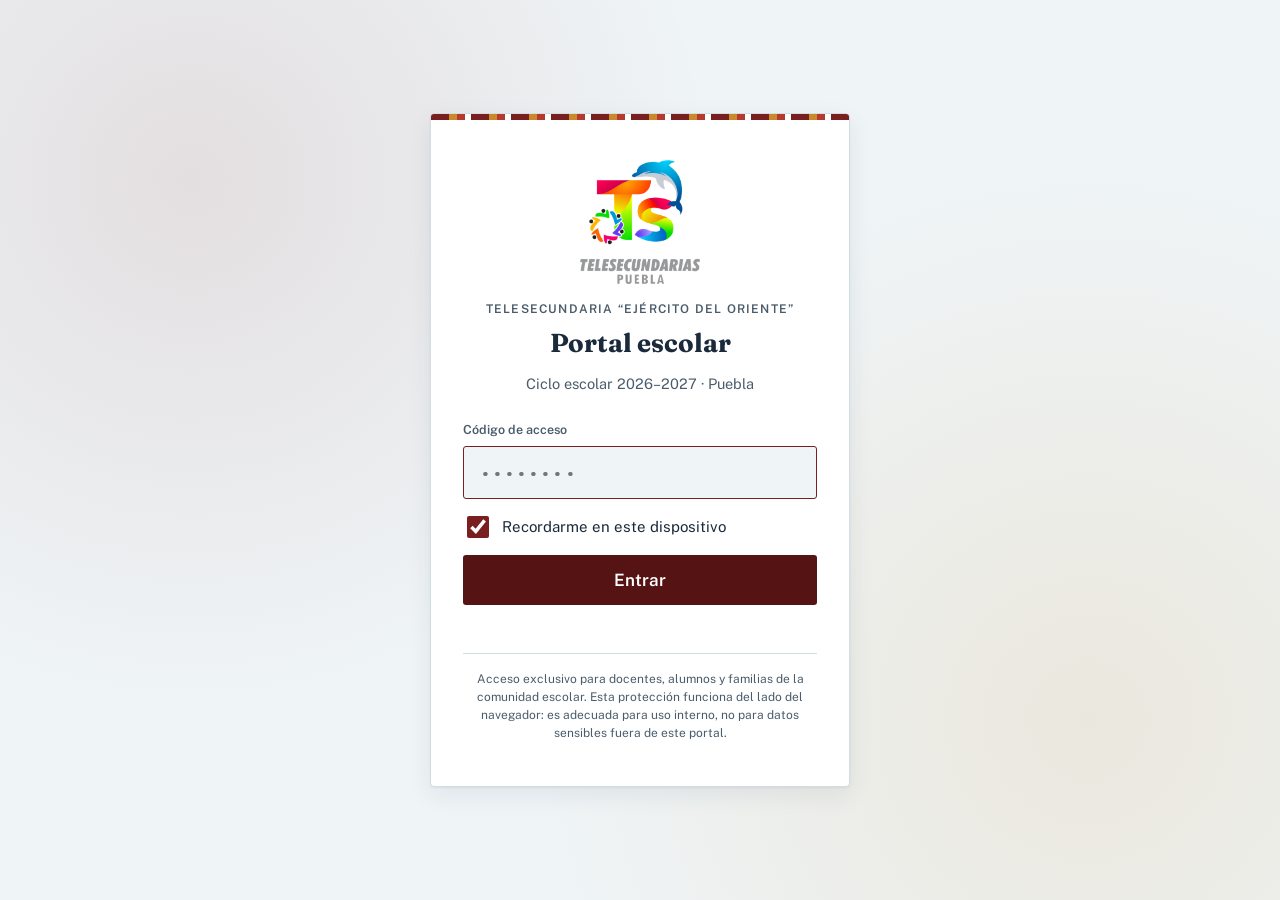
==== commit d42e8670: "Más fácil de usar: recordar acceso, botón de configuración visible, letra más grande e ícono para ce" ====
--- a/index.html
+++ b/index.html
@@ -5,6 +5,12 @@
 <meta name="viewport" content="width=device-width, initial-scale=1.0" />
 <title>Portal escolar</title>
 <link rel="icon" href="escudo.png" />
+<link rel="manifest" href="manifest.json" />
+<link rel="apple-touch-icon" href="icono-180.png" />
+<meta name="theme-color" content="#551313" />
+<meta name="apple-mobile-web-app-title" content="Ejército del Oriente" />
+<meta name="apple-mobile-web-app-capable" content="yes" />
+<meta name="mobile-web-app-capable" content="yes" />
 <link rel="preconnect" href="https://fonts.googleapis.com">
 <link rel="preconnect" href="https://fonts.gstatic.com" crossorigin>
 <link href="https://fonts.googleapis.com/css2?family=Fraunces:opsz,wght@9..144,400;9..144,500;9..144,600;9..144,700;9..144,800&family=Public+Sans:wght@400;500;600;700&family=IBM+Plex+Mono:wght@400;500;600&display=swap" rel="stylesheet">
@@ -25,6 +31,7 @@
       <form class="gate-form" id="gate-form">
         <label class="gate-label" for="codigo">Código de acceso</label>
         <input id="codigo" class="mono" type="password" inputmode="text" autocomplete="off" placeholder="••••••••" autofocus />
+        <label class="recordar"><input type="checkbox" id="recordar" checked /> Recordarme en este dispositivo</label>
         <button class="gate-btn" type="submit">Entrar</button>
         <div class="gate-error" id="gate-error" role="alert"></div>
       </form>
@@ -45,6 +52,7 @@
         </div>
       </div>
       <div class="band-meta" id="band-meta"></div>
+      <a class="band-config" href="configuracion.html">&#9881; Configurar el portal <small>(solo dirección)</small></a>
     </div>
   </header>
   <div class="tile-rule"></div>
@@ -202,7 +210,7 @@
   var LLAVE = "edo_portal_ok";
 
   function mostrarPortal(){ gate.style.display = "none"; portal.style.display = "block"; }
-  try { if (sessionStorage.getItem(LLAVE) === "1") mostrarPortal(); } catch(e){}
+  try { if (localStorage.getItem(LLAVE) === "1" || sessionStorage.getItem(LLAVE) === "1") mostrarPortal(); } catch(e){}
 
   document.getElementById("gate-form").addEventListener("submit", function(ev){
     ev.preventDefault();
@@ -210,7 +218,10 @@
     if (val && val === String(P.escuela.codigoPortal).trim().toUpperCase()){
       error.textContent = "";
       input.classList.remove("error");
-      try { sessionStorage.setItem(LLAVE, "1"); } catch(e){}
+      try {
+        if (document.getElementById("recordar").checked) localStorage.setItem(LLAVE, "1");
+        else sessionStorage.setItem(LLAVE, "1");
+      } catch(e){}
       mostrarPortal();
     } else {
       input.classList.add("error");
--- a/estilos.css
+++ b/estilos.css
@@ -388,3 +388,22 @@
     .fila .btn-quitar{ grid-column: 2; grid-row: 1; }
     .panel{ padding: 20px; }
   }
+
+  /* ---------- Más fácil de leer y tocar ---------- */
+  .recordar{ display: flex; align-items: center; gap: 10px; margin-top: 14px; font-size: 15px; color: var(--ink); cursor: pointer; }
+  .recordar input{ width: 22px; height: 22px; accent-color: var(--maroon); flex: none; }
+  .gate-btn{ font-size: 17px; padding: 15px 16px; }
+  #codigo{ font-size: 18px; padding: 14px 16px; }
+  .band-config{ display: inline-block; margin-top: 22px; color: #fff; text-decoration: none; font-weight: 700; font-size: 15px;
+    border: 1.5px solid rgba(255,255,255,0.55); border-radius: 999px; padding: 9px 18px; }
+  .band-config small{ font-weight: 500; opacity: .8; }
+  .band-config:hover{ background: rgba(255,255,255,0.12); }
+  .campo label{ font-size: 14.5px; color: var(--ink); }
+  .campo input, .campo select, .campo textarea, .fila input, .fila textarea{ font-size: 17px; padding: 13px 14px; }
+  .campo small{ font-size: 13.5px; }
+  .btn{ font-size: 16.5px; padding: 13px 22px; }
+  .paso-btn{ font-size: 16px; padding: 11px 18px; }
+  .paso-btn .num{ width: 26px; height: 26px; font-size: 14px; }
+  .panel > p.ayuda{ font-size: 16px; }
+  .msg{ font-size: 16px; font-weight: 600; }
+  .btn-quitar{ width: 48px; height: 50px; font-size: 22px; }
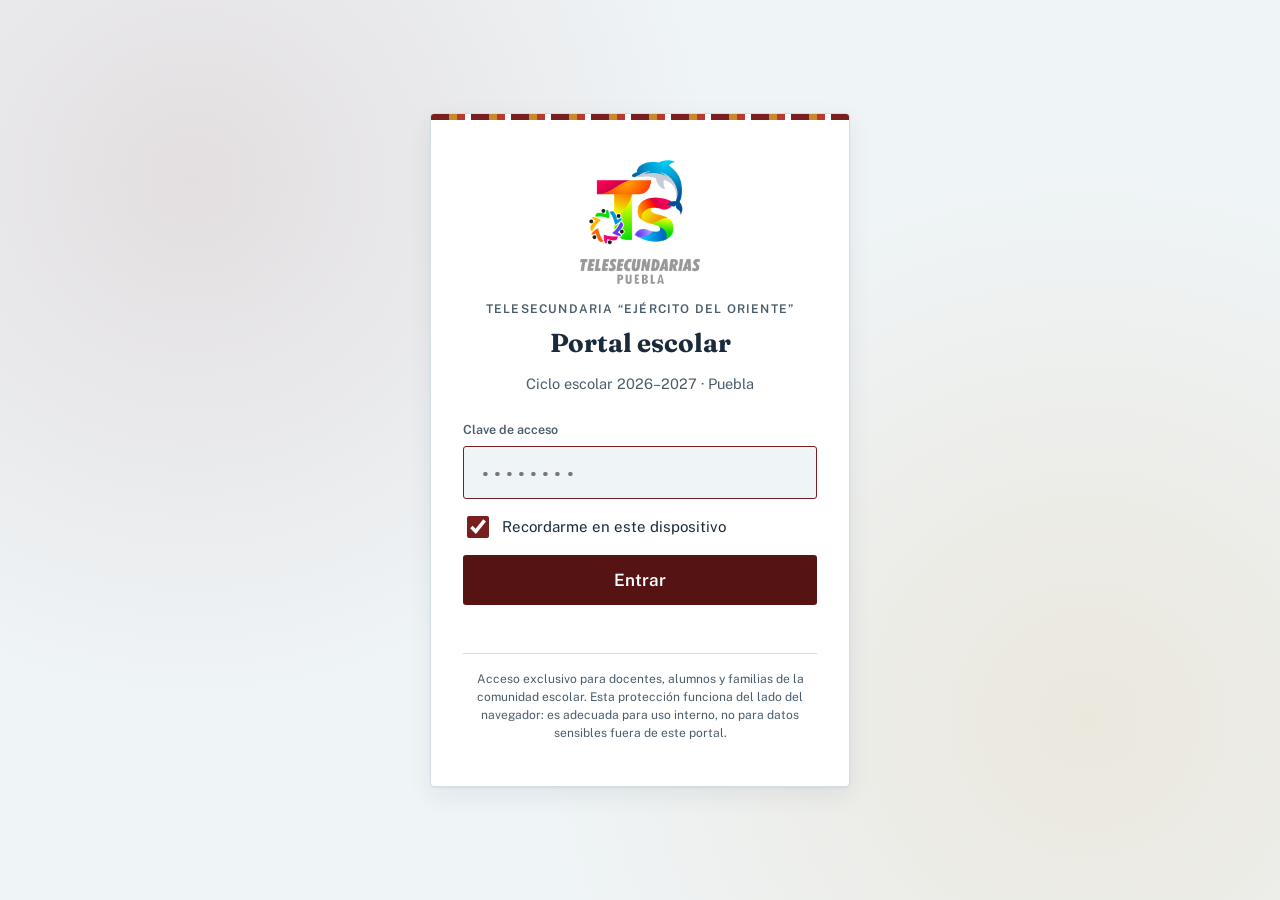
==== commit a8a9caab: "Una sola clave (la de dirección) para entrar a todo el portal Co-Authored-By: Claude Opus 5.5 <norep" ====
--- a/index.html
+++ b/index.html
@@ -29,7 +29,7 @@
       <p class="gate-sub js-subtitulo"></p>
 
       <form class="gate-form" id="gate-form">
-        <label class="gate-label" for="codigo">Código de acceso</label>
+        <label class="gate-label" for="codigo">Clave de acceso</label>
         <input id="codigo" class="mono" type="password" inputmode="text" autocomplete="off" placeholder="••••••••" autofocus />
         <label class="recordar"><input type="checkbox" id="recordar" checked /> Recordarme en este dispositivo</label>
         <button class="gate-btn" type="submit">Entrar</button>
@@ -167,7 +167,6 @@
       var pasos = [
         ["Hoja de Google conectada", !!HOJA.liga()],
         ["Datos de la escuela (CCT, turno, localidad…)", lleno(E.cct) && lleno(E.turno) && lleno(E.localidad) && lleno(E.municipio)],
-        ["Código de acceso propio", String(E.codigoPortal).toUpperCase() !== "ORIENTE2026"],
         ["Director y docentes", lleno(per.director) && (per.docentes || []).length > 0],
         ["Grupos", grupos.length > 0],
         ["Calendario confirmado", !!G["config:calendario"]],
@@ -212,23 +211,30 @@
   function mostrarPortal(){ gate.style.display = "none"; portal.style.display = "block"; }
   try { if (localStorage.getItem(LLAVE) === "1" || sessionStorage.getItem(LLAVE) === "1") mostrarPortal(); } catch(e){}
 
+  var btnEntrar = document.querySelector(".gate-btn");
   document.getElementById("gate-form").addEventListener("submit", function(ev){
     ev.preventDefault();
     var val = (input.value || "").trim().toUpperCase();
-    if (val && val === String(P.escuela.codigoPortal).trim().toUpperCase()){
-      error.textContent = "";
+    if (!val){ error.textContent = "Escriba la clave."; input.focus(); return; }
+    btnEntrar.disabled = true; btnEntrar.textContent = "Entrando…"; error.textContent = "";
+    HOJA.verificar(HOJA.liga(), val).then(function(r){
+      if (!r || !r.ok || !r.valida) throw new Error("clave");
       input.classList.remove("error");
+      // Una sola clave para todo: también abre Configuración y Control Escolar sin volver a pedirla
       try {
-        if (document.getElementById("recordar").checked) localStorage.setItem(LLAVE, "1");
-        else sessionStorage.setItem(LLAVE, "1");
+        var almacen = document.getElementById("recordar").checked ? localStorage : sessionStorage;
+        almacen.setItem(LLAVE, "1");
+        almacen.setItem("edo_clave_dir", val);
       } catch(e){}
       mostrarPortal();
-    } else {
+    }).catch(function(e){
       input.classList.add("error");
-      error.textContent = "Código incorrecto. Verifica con la dirección de la escuela.";
+      error.textContent = e.message === "clave"
+        ? "Clave incorrecta. Verifique con la dirección de la escuela."
+        : "No se pudo comprobar la clave. Revise su internet e intente de nuevo.";
       input.value = "";
       input.focus();
-    }
+    }).then(function(){ btnEntrar.disabled = false; btnEntrar.textContent = "Entrar"; });
   });
 })();
 </script>
